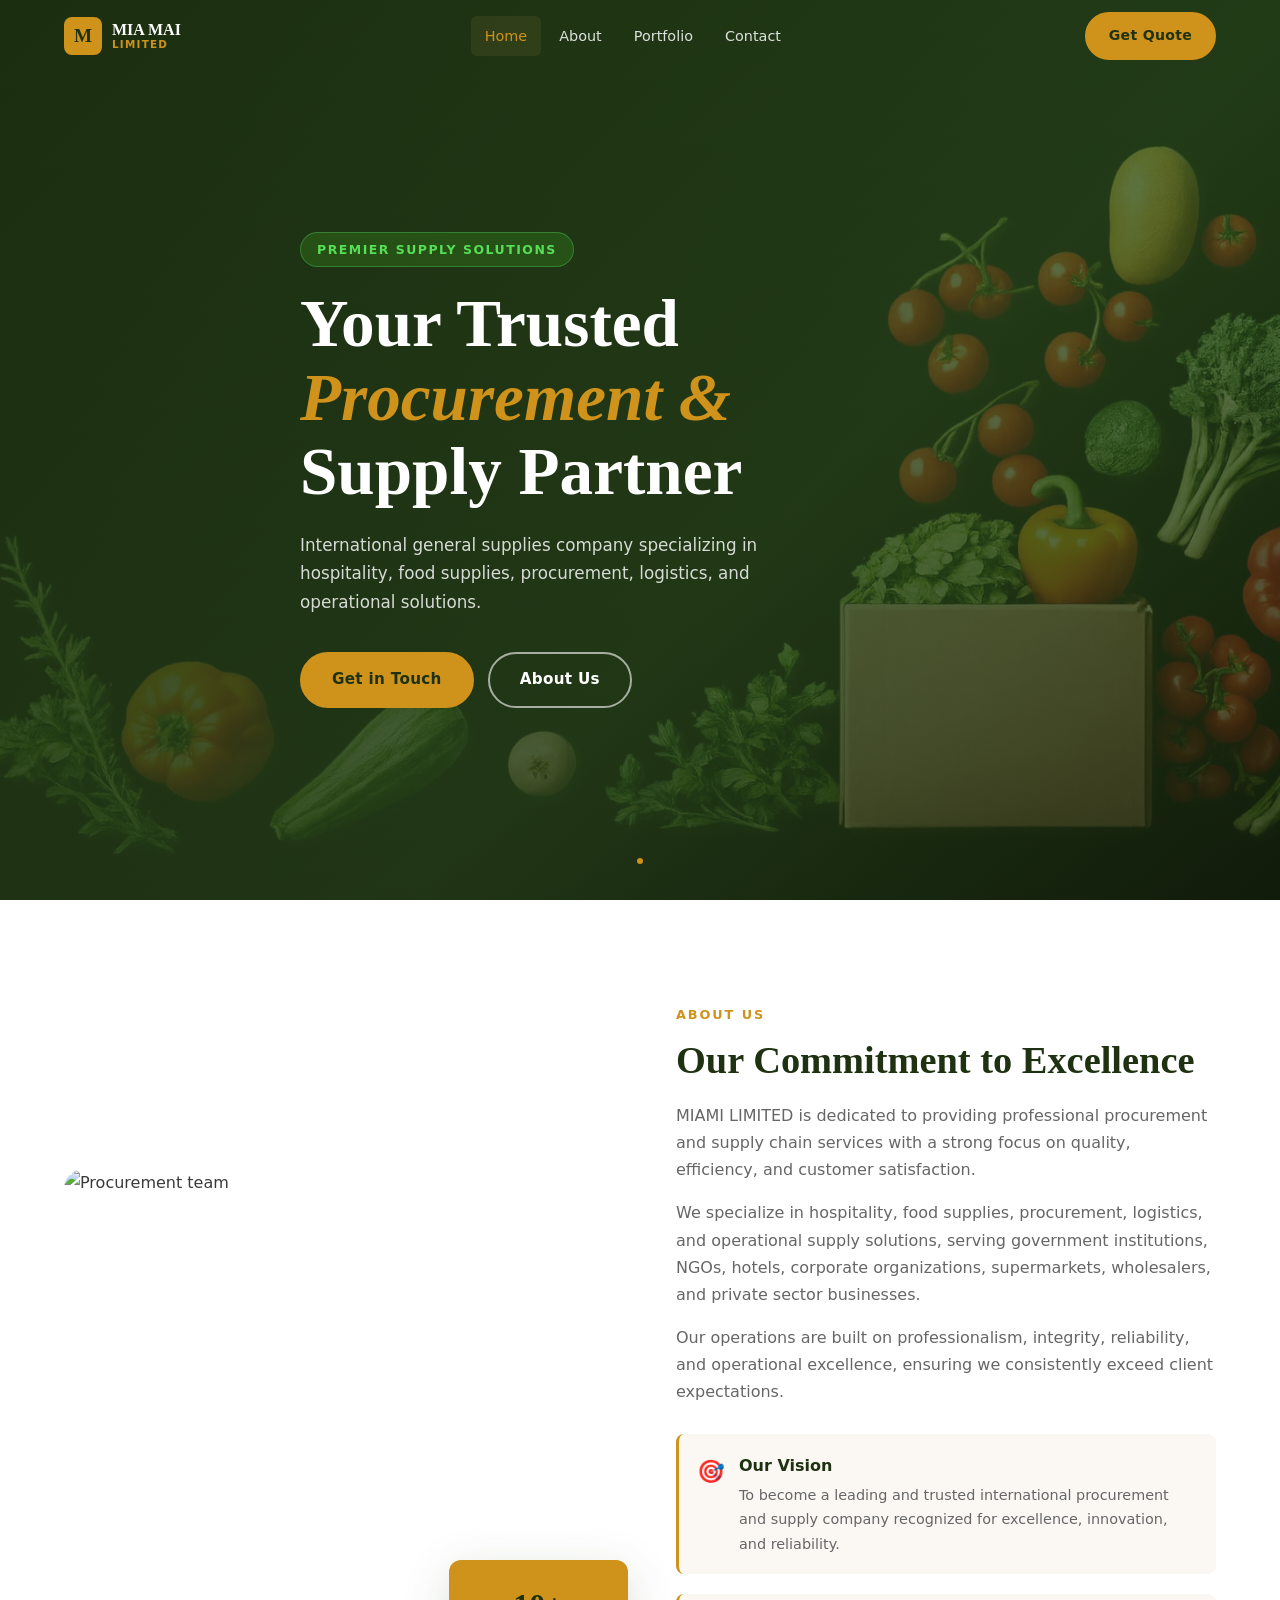
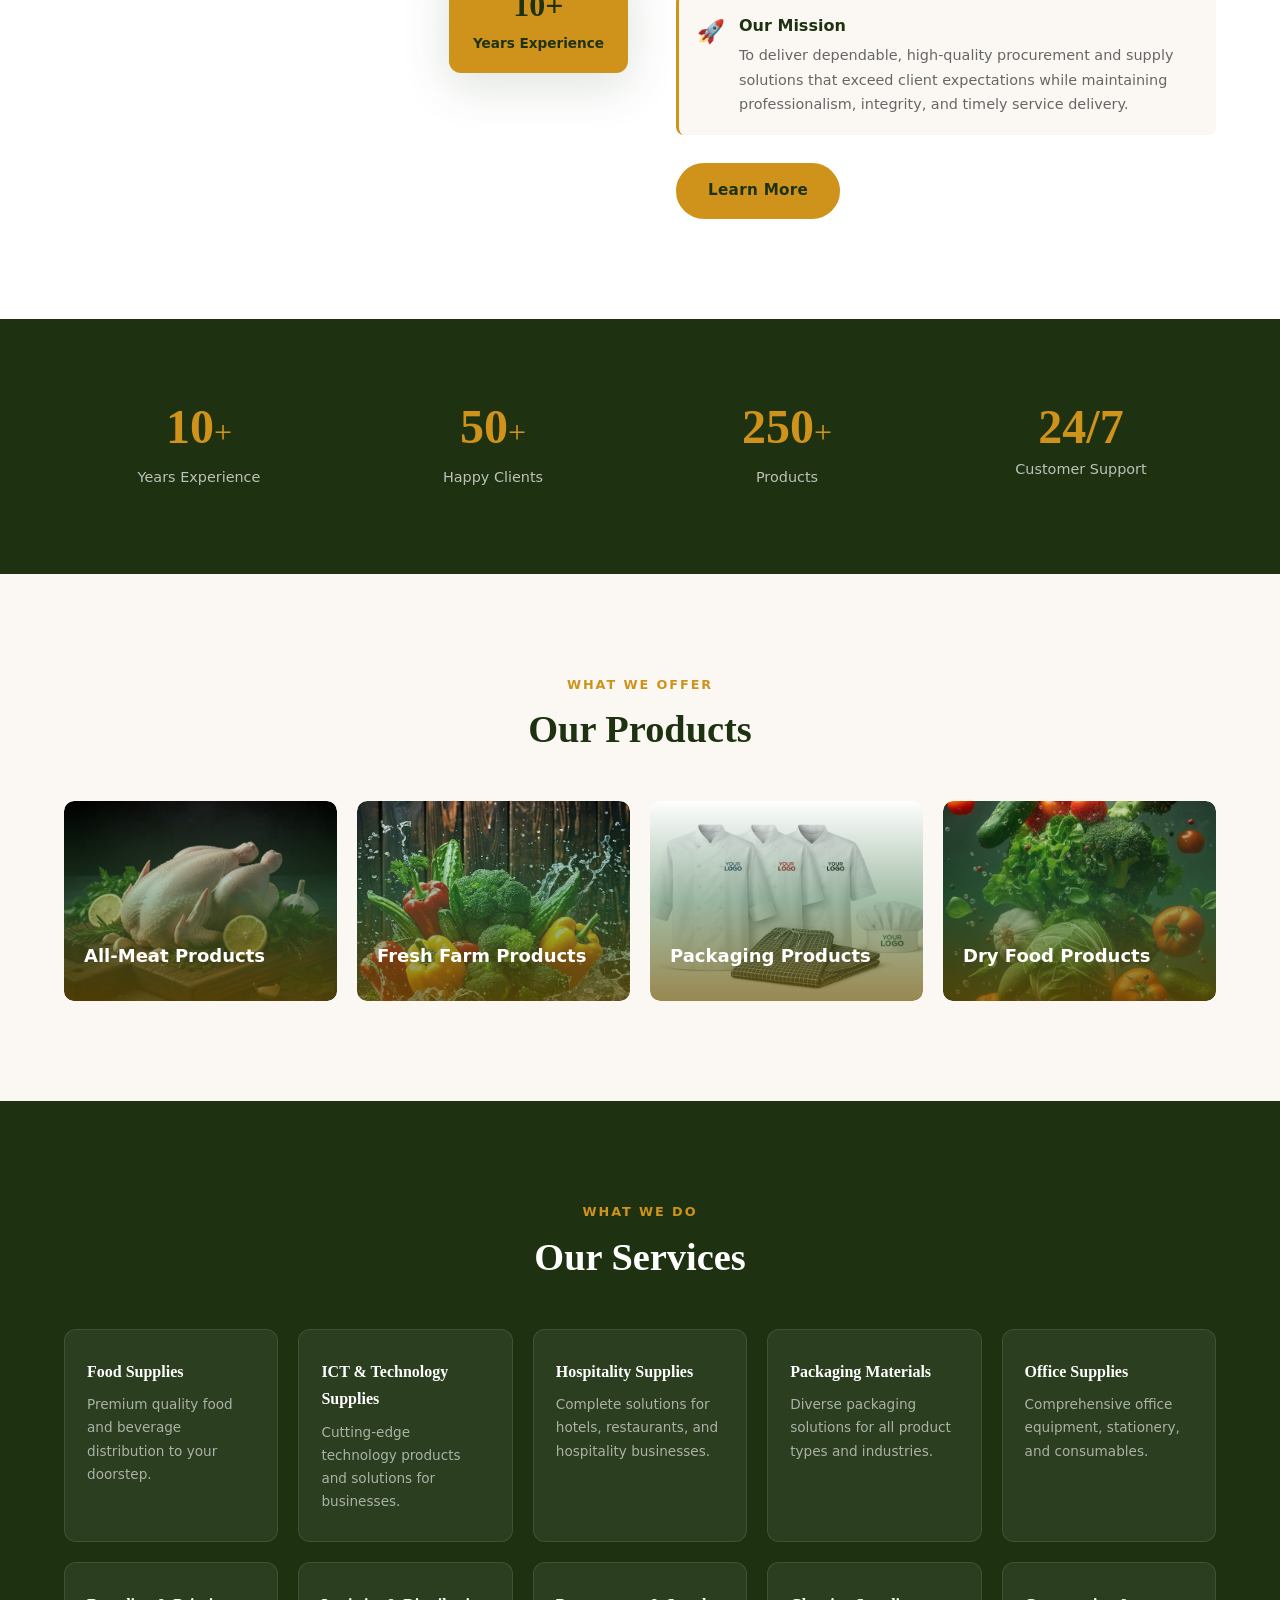
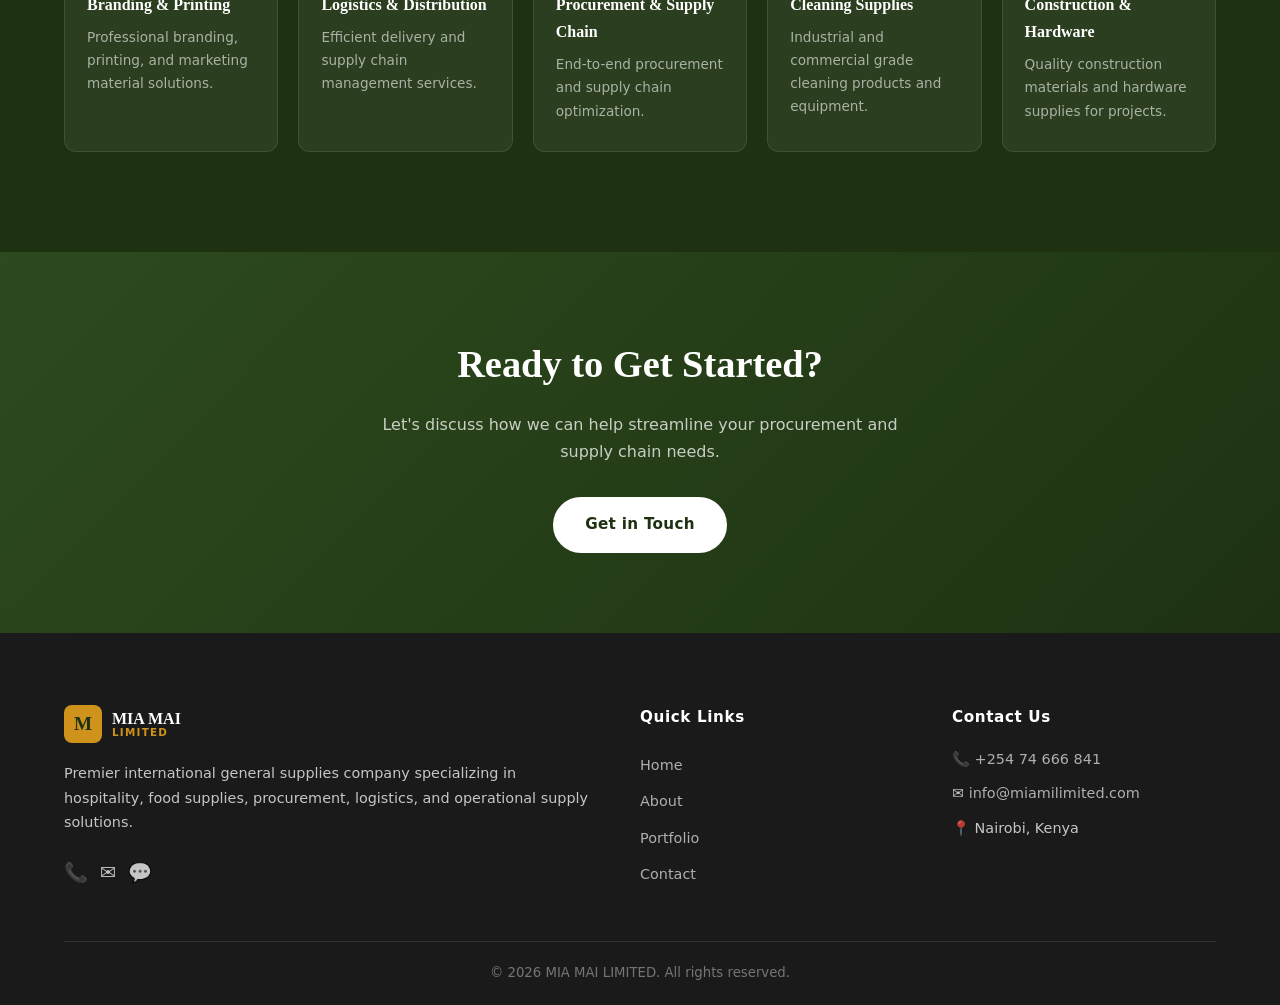
==== index.html @ 2b9c9319 "feat: initial release of MIA MAI LIMITED website" ====
<!doctype html>
<html lang="en">
  <head>
    <meta charset="UTF-8" />
    <meta name="viewport" content="width=device-width, initial-scale=1.0" />
    <title>MIA MAI</title>
    <link rel="stylesheet" href="index.css" />
    <link
      rel="stylesheet"
      href="https://cdnjs.cloudflare.com/ajax/libs/font-awesome/6.5.0/css/all.min.css"
    />
  </head>
  <body>
    <!-- ===== NAVBAR ===== -->
    <header class="navbar" id="navbar">
      <div class="nav-inner">
        <a href="index.html" class="logo">
          <div class="logo-icon">M</div>
          <div class="logo-text">
            <span class="logo-main">MIA MAI</span>
            <span class="logo-sub">LIMITED</span>
          </div>
        </a>

        <nav class="nav-links" id="navLinks">
          <a href="index.html" class="nav-link active">Home</a>
          <a href="about.html" class="nav-link">About</a>
          <a href="portfolio.html" class="nav-link">Portfolio</a>
          <a href="contact.html" class="nav-link">Contact</a>
        </nav>
        <a href="contact.html" class="btn btn-primary nav-cta">Get Quote</a>
        <button class="hamburger" id="hamburger" aria-label="Menu">
          <span></span><span></span><span></span>
        </button>
      </div>
    </header>

    <!-- ===== HERO ===== -->
    <section class="hero" id="home">
      <div class="hero-bg">
        <div class="hero-overlay"></div>
      </div>
      <div class="hero-content container">
        <span class="badge animate-fade-up" style="--delay: 0.1s"
          >Premier Supply Solutions</span
        >
        <h1 class="hero-title animate-fade-up" style="--delay: 0.2s">
          Your Trusted<br />
          <span class="hero-highlight">Procurement &</span><br />
          Supply Partner
        </h1>
        <p class="hero-sub animate-fade-up" style="--delay: 0.35s">
          International general supplies company specializing in hospitality,
          food supplies, procurement, logistics, and operational solutions.
        </p>
        <div class="hero-actions animate-fade-up" style="--delay: 0.5s">
          <a href="contact.html" class="btn btn-primary">Get in Touch</a>
          <a href="about.html" class="btn btn-outline">About Us</a>
        </div>
      </div>
      <div class="hero-scroll-hint">
        <div class="scroll-dot"></div>
      </div>
    </section>

    <section class="about-strip" id="about">
      <div class="container about-strip-grid">
        <div class="about-img-wrap">
          <img
            src="https://images.unsplash.com/photo-1586528116311-ad8dd3c8310d?w=600&q=80"
            alt="Procurement team"
            class="about-img"
          />
          <div class="about-badge-float">
            <strong>10+</strong> Years Experience
          </div>
        </div>
        <div class="about-content">
          <span class="section-label">About Us</span>
          <h2 class="section-title">Our Commitment to Excellence</h2>
          <p>
            MIAMI LIMITED is dedicated to providing professional procurement and
            supply chain services with a strong focus on quality, efficiency,
            and customer satisfaction.
          </p>
          <p>
            We specialize in hospitality, food supplies, procurement, logistics,
            and operational supply solutions, serving government institutions,
            NGOs, hotels, corporate organizations, supermarkets, wholesalers,
            and private sector businesses.
          </p>
          <p>
            Our operations are built on professionalism, integrity, reliability,
            and operational excellence, ensuring we consistently exceed client
            expectations.
          </p>
          <div class="about-values">
            <div class="value-item">
              <div class="value-icon">🎯</div>
              <div>
                <strong>Our Vision</strong>
                <p>
                  To become a leading and trusted international procurement and
                  supply company recognized for excellence, innovation, and
                  reliability.
                </p>
              </div>
            </div>
            <div class="value-item">
              <div class="value-icon">🚀</div>
              <div>
                <strong>Our Mission</strong>
                <p>
                  To deliver dependable, high-quality procurement and supply
                  solutions that exceed client expectations while maintaining
                  professionalism, integrity, and timely service delivery.
                </p>
              </div>
            </div>
          </div>
          <a href="about.html" class="btn btn-primary">Learn More</a>
        </div>
      </div>
    </section>

    <!-- ===== STATS ===== -->
    <section class="stats-section">
      <div class="container stats-grid">
        <div class="stat-card">
          <span class="stat-num" data-target="10">10</span
          ><span class="stat-plus">+</span>
          <p>Years Experience</p>
        </div>
        <div class="stat-card">
          <span class="stat-num" data-target="100">100</span
          ><span class="stat-plus">+</span>
          <p>Happy Clients</p>
        </div>
        <div class="stat-card">
          <span class="stat-num" data-target="500">50</span
          ><span class="stat-plus">+</span>
          <p>Products</p>
        </div>
        <div class="stat-card">
          <span class="stat-num">24/7</span>
          <p>Customer Support</p>
        </div>
      </div>
    </section>

    <!-- ===== PRODUCTS ===== -->
    <section class="products-section">
      <div class="container">
        <span class="section-label center">What We Offer</span>
        <h2 class="section-title center">Our Products</h2>
        <div class="products-grid">
          <div class="product-images">
            <img src="images/img2.jpeg" alt="" />
            <div class="image-overlay">
              <h2>All-Meat Products</h2>
            </div>
          </div>
          <div class="product-images">
            <img src="images/img3.jpeg" alt="" />
            <div class="image-overlay">
              <h2>Fresh Farm Products</h2>
            </div>
          </div>
          <div class="product-images">
            <img src="images/img4.jpeg" alt="" />
            <div class="image-overlay">
              <h2>Packaging Products</h2>
            </div>
          </div>
          <div class="product-images">
            <img src="images/img5.jpeg" alt="" />
            <div class="image-overlay">
              <h2>Dry Food Products</h2>
            </div>
          </div>
        </div>
      </div>
    </section>

    <!-- ===== SERVICES ===== -->
    <section class="services-section" id="services">
      <div class="container">
        <span class="section-label center">What We Do</span>
        <h2 class="section-title center">Our Services</h2>
        <div class="services-grid">
          <div class="service-card">
            <h3>Food Supplies</h3>
            <p>
              Premium quality food and beverage distribution to your doorstep.
            </p>
          </div>
          <div class="service-card">
            <h3>ICT & Technology Supplies</h3>
            <p>
              Cutting-edge technology products and solutions for businesses.
            </p>
          </div>
          <div class="service-card">
            <h3>Hospitality Supplies</h3>
            <p>
              Complete solutions for hotels, restaurants, and hospitality
              businesses.
            </p>
          </div>
          <div class="service-card">
            <h3>Packaging Materials</h3>
            <p>
              Diverse packaging solutions for all product types and industries.
            </p>
          </div>
          <div class="service-card">
            <h3>Office Supplies</h3>
            <p>Comprehensive office equipment, stationery, and consumables.</p>
          </div>
          <div class="service-card">
            <h3>Branding & Printing</h3>
            <p>
              Professional branding, printing, and marketing material solutions.
            </p>
          </div>
          <div class="service-card">
            <h3>Logistics & Distribution</h3>
            <p>Efficient delivery and supply chain management services.</p>
          </div>
          <div class="service-card">
            <h3>Procurement & Supply Chain</h3>
            <p>End-to-end procurement and supply chain optimization.</p>
          </div>
          <div class="service-card">
            <h3>Cleaning Supplies</h3>
            <p>
              Industrial and commercial grade cleaning products and equipment.
            </p>
          </div>
          <div class="service-card">
            <h3>Construction & Hardware</h3>
            <p>
              Quality construction materials and hardware supplies for projects.
            </p>
          </div>
        </div>
      </div>
    </section>

    <!-- ===== CTA BANNER ===== -->
    <section class="cta-banner">
      <div class="container cta-inner">
        <h2>Ready to Get Started?</h2>
        <p>
          Let's discuss how we can help streamline your procurement and supply
          chain needs.
        </p>
        <a href="contact.html" class="btn btn-white">Get in Touch</a>
      </div>
    </section>

    <!-- ===== FOOTER ===== -->
    <footer class="footer">
      <div class="container footer-grid">
        <div class="footer-brand">
          <a href="index.html" class="logo">
            <div class="logo-icon">M</div>
            <div class="logo-text">
              <span class="logo-main">MIA MAI</span>
              <span class="logo-sub">LIMITED</span>
            </div>
          </a>
          <p>
            Premier international general supplies company specializing in
            hospitality, food supplies, procurement, logistics, and operational
            supply solutions.
          </p>
          <div class="footer-socials">
            <a href="tel:+254746668411" aria-label="Call us">📞</a>
            <a href="mailto:info@miamilimited.com" aria-label="Email us">✉️</a>
            <a
              href="https://wa.me/254746668411"
              target="_blank"
              aria-label="WhatsApp"
              >💬</a
            >
          </div>
        </div>
        <div class="footer-links">
          <h4>Quick Links</h4>
          <a href="index.html">Home</a>
          <a href="about.html">About</a>
          <a href="portfolio.html">Portfolio</a>
          <a href="contact.html">Contact</a>
        </div>
        <div class="footer-contact">
          <h4>Contact Us</h4>
          <p>📞 <a href="tel:+254746668411">+254 74 666 841</a></p>
          <p>
            ✉️ <a href="mailto:info@miamilimited.com">info@miamilimited.com</a>
          </p>
          <p>📍 Nairobi, Kenya</p>
        </div>
      </div>
      <div class="footer-bottom">
        <div class="container">
          <p>© 2026 MIA MAI LIMITED. All rights reserved.</p>
        </div>
      </div>
    </footer>

    <script src="index.js"></script>
  </body>
</html>
---- index.css ----
/* ============================================================
   MIA MAI LIMITED — index.css
   Organized: Variables → Reset → Layout → Typography →
              Animations → Buttons → Navbar → Sections → Footer → Responsive
   ============================================================ */


/* =============================================================
   1. CSS VARIABLES
   ============================================================= */
:root {
  /* Colors */
  --green:        #2D4A1E;
  --green-dark:   #1E3212;
  --green-light:  #3D6128;
  --gold:         #cf931b;
  --gold-light:   #ecc137;
  --cream:        #FBF8F3;
  --white:        #FFFFFF;
  --charcoal:     #1A1A1A;
  --text:         #3A3A3A;
  --text-light:   #666666;
  --border:       #E8E3DA;

  /* Shadows */
  --shadow:       0 4px 24px rgba(45, 74, 30, 0.10);
  --shadow-lg:    0 12px 48px rgba(45, 74, 30, 0.16);

  /* Shape */
  --radius:       12px;
  --radius-sm:    8px;
  --radius-lg:    20px;

  /* Motion */
  --transition:   0.3s cubic-bezier(0.4, 0, 0.2, 1);

  /* Typography */
  --font-display: 'Playfair Display', Georgia, serif;
  --font-body:    'DM Sans', system-ui, sans-serif;
}


/* =============================================================
   2. RESET & BASE
   ============================================================= */
*, *::before, *::after {
  box-sizing: border-box;
  margin: 0;
  padding: 0;
}

html {
  scroll-behavior: smooth;
  font-size: 16px;
}

body {
  font-family: var(--font-body);
  color: var(--text);
  background: var(--cream);
  line-height: 1.7;
  overflow-x: hidden;
}

img {
  max-width: 100%;
  display: block;
  object-fit: cover;
}

a {
  text-decoration: none;
  color: inherit;
}

ul { list-style: none; }

button { cursor: pointer; }


/* =============================================================
   3. LAYOUT UTILITIES
   ============================================================= */
.container {
  width: 90%;
  max-width: 1180px;
  margin: 0 auto;
}

.center-btn {
  text-align: center;
  margin-top: 40px;
}


/* =============================================================
   4. TYPOGRAPHY HELPERS
   ============================================================= */
.section-label {
  display: inline-block;
  font-size: 0.8rem;
  font-weight: 600;
  text-transform: uppercase;
  letter-spacing: 0.15em;
  color: var(--gold);
  margin-bottom: 10px;
}
.section-label.center {
  display: block;
  text-align: center;
}

.section-title {
  font-family: var(--font-display);
  font-size: clamp(1.8rem, 3vw, 2.6rem);
  font-weight: 700;
  color: var(--green-dark);
  line-height: 1.25;
  margin-bottom: 18px;
}
.section-title.center { text-align: center; }

.section-sub {
  color: var(--text-light);
  max-width: 600px;
  margin-bottom: 48px;
}
.section-sub.center {
  text-align: center;
  margin-left: auto;
  margin-right: auto;
}

.badge {
  display: inline-block;
  padding: 6px 16px;
  background: rgba(77, 215, 43, 0.18);
  color: rgba(90, 233, 90, 0.94);
  border: 1px solid rgba(75, 200, 98, 0.4);
  border-radius: 50px;
  font-size: 0.78rem;
  font-weight: 600;
  letter-spacing: 0.12em;
  text-transform: uppercase;
  margin-bottom: 20px;
}


/* =============================================================
   5. ANIMATIONS
   ============================================================= */
@keyframes fadeUp {
  from { opacity: 0; transform: translateY(32px); }
  to   { opacity: 1; transform: translateY(0); }
}

@keyframes scrollDot {
  0%   { transform: translateY(0);    opacity: 1; }
  80%  { transform: translateY(20px); opacity: 0; }
  100% { transform: translateY(0);    opacity: 0; }
}

@keyframes marquee {
  from { transform: translateX(0); }
  to   { transform: translateX(-50%); }
}

.animate-fade-up {
  opacity: 0;
  animation: fadeUp 0.7s ease forwards;
  animation-delay: var(--delay, 0s);
}

.reveal {
  opacity: 0;
  transform: translateY(28px);
  transition: opacity 0.6s ease, transform 0.6s ease;
}
.reveal.visible {
  opacity: 1;
  transform: translateY(0);
}


/* =============================================================
   6. BUTTONS
   ============================================================= */
.btn {
  display: inline-flex;
  align-items: center;
  gap: 8px;
  padding: 13px 30px;
  border-radius: 50px;
  font-family: var(--font-body);
  font-size: 0.95rem;
  font-weight: 600;
  cursor: pointer;
  border: 2px solid transparent;
  transition: var(--transition);
  letter-spacing: 0.02em;
  white-space: nowrap;
}

.btn-primary {
  background: var(--gold);
  color: var(--green-dark);
  border-color: var(--gold);
}
.btn-primary:hover {
  background: var(--gold-light);
  border-color: var(--gold-light);
  transform: translateY(-2px);
  box-shadow: 0 8px 24px rgba(200, 168, 75, 0.35);
}

.btn-outline {
  background: transparent;
  color: var(--white);
  border-color: rgba(255, 255, 255, 0.6);
}
.btn-outline:hover {
  background: rgba(255, 255, 255, 0.12);
  border-color: var(--white);
}

.btn-white {
  background: var(--white);
  color: var(--green-dark);
  border-color: var(--white);
}
.btn-white:hover {
  background: var(--cream);
  transform: translateY(-2px);
}

.btn-full {
  width: 100%;
  justify-content: center;
}


/* =============================================================
   7. NAVBAR
   ============================================================= */
.navbar {
  position: fixed;
  top: 0; left: 0; right: 0;
  z-index: 1000;
  background: transparent;
  transition: background var(--transition), box-shadow var(--transition);
}

.navbar.scrolled,
.navbar-solid {
  background: var(--green-dark);
  box-shadow: 0 2px 20px rgba(0, 0, 0, 0.25);
}

.nav-inner {
  display: flex;
  align-items: center;
  justify-content: space-between;
  height: 72px;
  width: 90%;
  max-width: 1180px;
  margin: 0 auto;
  gap: 24px;
}

.logo {
  display: flex;
  align-items: center;
  gap: 10px;
  flex-shrink: 0;
}
.logo-icon {
  width: 38px;
  height: 38px;
  background: var(--gold);
  border-radius: 8px;
  display: grid;
  place-items: center;
  font-family: var(--font-display);
  font-weight: 900;
  font-size: 1.2rem;
  color: var(--green-dark);
}
.logo-text {
  display: flex;
  flex-direction: column;
  line-height: 1.1;
}
.logo-main {
  font-family: var(--font-display);
  font-weight: 700;
  color: var(--white);
  font-size: 1rem;
}
.logo-sub {
  font-size: 0.65rem;
  color: var(--gold);
  letter-spacing: 0.12em;
  font-weight: 600;
}

.nav-links {
  display: flex;
  align-items: center;
  gap: 4px;
}
.nav-link {
  padding: 8px 14px;
  color: rgba(255, 255, 255, 0.85);
  font-size: 0.9rem;
  font-weight: 500;
  border-radius: 6px;
  transition: var(--transition);
}
.nav-link:hover,
.nav-link.active {
  color: var(--gold);
  background: rgba(200, 168, 75, 0.1);
}
.nav-cta {
  padding: 10px 22px;
  font-size: 0.88rem;
}

.hamburger {
  display: none;
  flex-direction: column;
  gap: 5px;
  background: none;
  border: none;
  cursor: pointer;
  padding: 6px;
}
.hamburger span {
  display: block;
  width: 24px;
  height: 2px;
  background: var(--white);
  border-radius: 2px;
  transition: var(--transition);
}
.hamburger.open span:nth-child(1) { transform: translateY(7px) rotate(45deg); }
.hamburger.open span:nth-child(2) { opacity: 0; }
.hamburger.open span:nth-child(3) { transform: translateY(-7px) rotate(-45deg); }


/* =============================================================
   8. HERO  (index.html)
   ============================================================= */
.hero {
  position: relative;
  min-height: 100vh;
  display: flex;
  align-items: center;
  overflow: hidden;
}

.hero-bg {
  position: absolute;
  inset: 0;
  background:
    linear-gradient(rgba(57, 225, 45, 0.09), rgba(0, 0, 0, 0.5)),
    url("images/bg1.jpeg");
  background-size: cover;
  background-position: center;
}

.hero-overlay {
  position: absolute;
  inset: 0;
  background: linear-gradient(
    135deg,
    rgba(30, 50, 18, 0.88) 0%,
    rgba(45, 74, 30, 0.72) 60%,
    rgba(30, 50, 18, 0.55) 100%
  );
}

.hero-content {
  position: relative;
  z-index: 2;
  padding: 120px 0 80px;
  max-width: 680px;
}

.hero-title {
  font-family: var(--font-display);
  font-size: clamp(2.6rem, 5.5vw, 4.2rem);
  font-weight: 900;
  color: var(--white);
  line-height: 1.1;
  margin-bottom: 22px;
}
.hero-highlight {
  color: var(--gold);
  font-style: italic;
}

.hero-sub {
  color: rgba(255, 255, 255, 0.82);
  font-size: 1.05rem;
  max-width: 520px;
  margin-bottom: 36px;
}

.hero-actions {
  display: flex;
  gap: 14px;
  flex-wrap: wrap;
}

.hero-scroll-hint {
  position: absolute;
  bottom: 36px;
  left: 50%;
  transform: translateX(-50%);
  z-index: 2;
}
.scroll-dot {
  width: 6px;
  height: 6px;
  background: var(--gold);
  border-radius: 50%;
  animation: scrollDot 2s ease-in-out infinite;
}


/* =============================================================
   9. ABOUT STRIP  (index.html)
   ============================================================= */
.about-strip {
  padding: 100px 0;
  background: var(--white);
}

.about-strip-grid {
  display: grid;
  grid-template-columns: 1fr 1fr;
  gap: 72px;
  align-items: center;
}

.about-img-wrap { position: relative; }

.about-img {
  width: 100%;
  height: 480px;
  border-radius: var(--radius-lg);
  object-fit: cover;
}

.about-badge-float {
  position: absolute;
  bottom: -24px;
  right: -24px;
  background: var(--gold);
  color: var(--green-dark);
  padding: 18px 24px;
  border-radius: var(--radius);
  text-align: center;
  font-size: 0.85rem;
  font-weight: 600;
  box-shadow: var(--shadow-lg);
}
.about-badge-float strong {
  display: block;
  font-size: 2rem;
  font-family: var(--font-display);
}

.about-content p {
  color: var(--text-light);
  margin-bottom: 16px;
}

.about-values {
  margin: 28px 0;
  display: flex;
  flex-direction: column;
  gap: 20px;
}

.value-item {
  display: flex;
  gap: 14px;
  align-items: flex-start;
  padding: 18px;
  background: var(--cream);
  border-radius: var(--radius-sm);
  border-left: 3px solid var(--gold);
}
.value-icon {
  font-size: 1.4rem;
  flex-shrink: 0;
}
.value-item strong {
  display: block;
  color: var(--green-dark);
  margin-bottom: 4px;
}
.value-item p {
  margin: 0;
  font-size: 0.9rem;
}


/* =============================================================
   10. ABOUT PAGE HERO  (about.html)
   ============================================================= */
.about {
  padding: 80px 40px;
  background-color: var(--green-dark);
  color: var(--white);
}

.about-text {
  padding: 40px;
  text-align: center;
}

.about-text h1 {
  color: var(--gold);
  font-family: var(--font-display);
  font-size: clamp(2rem, 4vw, 3rem);
}

.about-text p {
  padding-top: 30px;
  line-height: 1.9;
  color: rgba(255, 255, 255, 0.82);
  max-width: 800px;
  margin: 0 auto;
}


/* =============================================================
   11. STATS  (index.html)
   ============================================================= */
.stats-section {
  background: var(--green-dark);
  padding: 60px 0;
}

.stats-grid {
  display: grid;
  grid-template-columns: repeat(4, 1fr);
  gap: 24px;
}

.stat-card {
  text-align: center;
  color: var(--white);
  padding: 24px;
}
.stat-card .stat-num {
  font-family: var(--font-display);
  font-size: 3rem;
  font-weight: 900;
  color: var(--gold);
  line-height: 1;
}
.stat-card .stat-plus {
  font-family: var(--font-display);
  font-size: 2rem;
  color: var(--gold);
}
.stat-card p {
  color: rgba(255, 255, 255, 0.7);
  font-size: 0.9rem;
  margin-top: 6px;
  font-weight: 500;
}


/* =============================================================
   12. PRODUCTS  (index.html)
   ============================================================= */
.products-section {
  padding: 100px 0;
  background: var(--cream);
}

.products-grid {
  display: grid;
  grid-template-columns: repeat(4, 1fr);
  gap: 20px;
  margin-top: 48px;
}

.product-images {
  position: relative;
  overflow: hidden;
  border-radius: 10px;
}

.product-images img {
  width: 100%;
  height: 200px;
  object-fit: cover;
  display: block;
  border-radius: 10px;
  transition: transform 0.5s ease;
}
.product-images:hover img { transform: scale(1.06); }

.product-images::after {
  content: "";
  position: absolute;
  inset: 0;
  background: linear-gradient(
    to top,
    rgba(110, 86, 7, 0.7),
    rgba(58, 116, 67, 0.47),
    transparent
  );
  border-radius: 10px;
}

.image-overlay {
  position: absolute;
  bottom: 30px;
  left: 20px;
  color: var(--white);
  z-index: 2;
}
.image-overlay h2 {
  margin: 0;
  font-size: 18px;
  font-weight: bold;
}


/* =============================================================
   13. SERVICES  (index.html)
   ============================================================= */
.services-section {
  padding: 100px 0;
  background: var(--green-dark);
}

.services-section .section-label { color: var(--gold); }
.services-section .section-title { color: var(--white); }

.services-grid {
  display: grid;
  grid-template-columns: repeat(auto-fill, minmax(200px, 1fr));
  gap: 20px;
  margin-top: 48px;
}

.service-card {
  background: rgba(255, 255, 255, 0.06);
  border: 1px solid rgba(255, 255, 255, 0.1);
  padding: 28px 22px;
  border-radius: var(--radius);
  transition: var(--transition);
  cursor: default;
}
.service-card:hover {
  background: rgba(200, 168, 75, 0.12);
  border-color: rgba(200, 168, 75, 0.4);
  transform: translateY(-4px);
}
.service-card h3 {
  font-family: var(--font-display);
  font-size: 1rem;
  color: var(--white);
  margin-bottom: 8px;
}
.service-card p {
  font-size: 0.85rem;
  color: rgba(255, 255, 255, 0.6);
}


/* =============================================================
   14. WHY US  (about.html)
   ============================================================= */
.why-us {
  padding: 100px 0;
  background: var(--white);
}

.why-us-grid {
  display: grid;
  grid-template-columns: 1fr 1fr;
  gap: 72px;
  align-items: center;
}

.why-content p {
  color: var(--text-light);
  margin-bottom: 28px;
}

.why-list {
  display: flex;
  flex-direction: column;
  gap: 20px;
  margin-bottom: 36px;
}

.why-item {
  display: flex;
  gap: 14px;
  align-items: flex-start;
}
.why-icon {
  width: 28px;
  height: 28px;
  background: var(--green-light);
  color: var(--white);
  border-radius: 50%;
  display: grid;
  place-items: center;
  font-size: 0.75rem;
  font-weight: 700;
  flex-shrink: 0;
  margin-top: 2px;
}
.why-item strong {
  display: block;
  color: var(--green-dark);
  margin-bottom: 3px;
}
.why-item p {
  font-size: 0.9rem;
  color: var(--text-light);
  margin: 0;
}

.why-img-wrap { position: relative; }
.why-img {
  width: 100%;
  height: 460px;
  border-radius: var(--radius-lg);
  object-fit: cover;
}


/* =============================================================
   15. CORE VALUES  (about.html)
   ============================================================= */
.core-values-section {
  padding: 100px 0;
  background: var(--green-dark);
}

.core-values-section .section-label { color: var(--gold); }
.core-values-section .section-title { color: var(--white); }
.core-values-section .section-sub   { color: rgba(255, 255, 255, 0.65); }

.core-values-grid {
  display: grid;
  grid-template-columns: repeat(3, 1fr);
  gap: 24px;
  margin-top: 48px;
}

.cv-card {
  background: rgba(255, 255, 255, 0.05);
  border: 1px solid rgba(255, 255, 255, 0.1);
  border-radius: var(--radius);
  padding: 36px 28px;
  transition: var(--transition);
  position: relative;
  overflow: hidden;
}
.cv-card::before {
  content: '';
  position: absolute;
  top: 0; left: 0; right: 0;
  height: 3px;
  background: var(--gold);
  transform: scaleX(0);
  transform-origin: left;
  transition: transform 0.4s ease;
}
.cv-card:hover {
  background: rgba(200, 168, 75, 0.1);
  border-color: rgba(200, 168, 75, 0.3);
  transform: translateY(-6px);
  box-shadow: 0 16px 40px rgba(0, 0, 0, 0.2);
}
.cv-card:hover::before { transform: scaleX(1); }

.cv-icon-wrap {
  width: 52px;
  height: 52px;
  background: rgba(200, 168, 75, 0.15);
  border-radius: 12px;
  display: grid;
  place-items: center;
  margin-bottom: 18px;
}
.cv-icon-wrap svg {
  width: 26px;
  height: 26px;
  stroke: var(--gold);
}
.cv-card h3 {
  font-family: var(--font-display);
  font-size: 1.1rem;
  color: var(--white);
  margin-bottom: 10px;
}
.cv-card p {
  font-size: 0.88rem;
  color: rgba(255, 255, 255, 0.6);
  line-height: 1.7;
}


/* =============================================================
   16. PORTFOLIO  (portfolio.html)
   ============================================================= */
.portfolio-section {
  padding: 100px 0;
  background: var(--cream);
}

.portfolio-grid {
  display: grid;
  grid-template-columns: repeat(3, 1fr);
  gap: 24px;
  margin-top: 48px;
  margin-bottom: 72px;
}

.portfolio-card {
  background: var(--white);
  padding: 32px 28px;
  border-radius: var(--radius);
  box-shadow: var(--shadow);
  transition: var(--transition);
  position: relative;
  overflow: hidden;
}
.portfolio-card::before {
  content: '';
  position: absolute;
  top: 0; left: 0; right: 0;
  height: 4px;
}
.portfolio-card.hospitality::before { background: #E8A44A; }
.portfolio-card.corporate::before   { background: #4A7AE8; }
.portfolio-card.government::before  { background: #4AE88A; }
.portfolio-card:hover {
  transform: translateY(-6px);
  box-shadow: var(--shadow-lg);
}

.portfolio-tag {
  display: inline-block;
  padding: 4px 12px;
  border-radius: 50px;
  font-size: 0.75rem;
  font-weight: 700;
  text-transform: uppercase;
  letter-spacing: 0.1em;
  margin-bottom: 14px;
}
.hospitality .portfolio-tag { background: #FEF0DC; color: #C87820; }
.corporate .portfolio-tag   { background: #DCE8FE; color: #2050C8; }
.government .portfolio-tag  { background: #DCF5E8; color: #1A8850; }

.portfolio-card h3 {
  font-family: var(--font-display);
  font-size: 1.1rem;
  color: var(--green-dark);
  margin-bottom: 10px;
}
.portfolio-card p {
  color: var(--text-light);
  font-size: 0.88rem;
  margin-bottom: 14px;
}
.portfolio-card ul {
  display: flex;
  flex-direction: column;
  gap: 7px;
}
.portfolio-card ul li {
  font-size: 0.85rem;
  color: var(--text);
  padding-left: 16px;
  position: relative;
}
.portfolio-card ul li::before {
  content: '✓';
  position: absolute;
  left: 0;
  color: var(--gold);
  font-weight: 700;
}

/* Sectors */
.sectors-section { text-align: center; }

.sectors-title {
  font-family: var(--font-display);
  font-size: 1.6rem;
  color: var(--green-dark);
  margin-bottom: 8px;
}

.sectors-grid {
  display: flex;
  flex-wrap: wrap;
  justify-content: center;
  gap: 12px;
  margin-top: 28px;
}

.sector-badge {
  padding: 10px 20px;
  background: var(--white);
  border: 1.5px solid var(--border);
  border-radius: 50px;
  font-size: 0.88rem;
  font-weight: 500;
  color: var(--text);
  transition: var(--transition);
}
.sector-badge:hover {
  border-color: var(--gold);
  color: var(--green-dark);
  background: rgba(200, 168, 75, 0.08);
}


/* =============================================================
   17. CLIENT LOGOS  (portfolio.html)
   ============================================================= */
.clients-section {
  padding: 80px 0 60px;
  background: var(--white);
  overflow: hidden;
}

.cl-track-wrap {
  position: relative;
  overflow: hidden;
  margin-top: 48px;
}
.cl-track-wrap::before,
.cl-track-wrap::after {
  content: '';
  position: absolute;
  top: 0; bottom: 0;
  width: 120px;
  z-index: 2;
  pointer-events: none;
}
.cl-track-wrap::before {
  left: 0;
  background: linear-gradient(to right, var(--white), transparent);
}
.cl-track-wrap::after {
  right: 0;
  background: linear-gradient(to left, var(--white), transparent);
}

.cl-track {
  display: flex;
  gap: 24px;
  width: max-content;
  animation: marquee 22s linear infinite;
}
.cl-track:hover { animation-play-state: paused; }

.client-card {
  background: var(--white);
  border: 1.5px solid var(--border);
  border-radius: var(--radius);
  width: 200px;
  height: 120px;
  display: flex;
  align-items: center;
  justify-content: center;
  flex-shrink: 0;
  padding: 16px;
  transition: var(--transition);
}
.client-card:hover {
  border-color: var(--gold);
  transform: translateY(-4px);
  box-shadow: var(--shadow);
}
.client-card img {
  width: 100%;
  height: 100%;
  object-fit: contain;
  filter: grayscale(20%);
  opacity: 1;
  transition: var(--transition);
}
.client-card:hover img {
  filter: grayscale(0%);
  opacity: 1;
}


/* =============================================================
   18. CONTACT  (contact.html)
   ============================================================= */
.contact-section {
  padding: 100px 0;
  background: var(--green-dark);
}

.contact-grid {
  display: grid;
  grid-template-columns: 1fr 1.3fr;
  gap: 72px;
  align-items: flex-start;
}

.contact-info h2 { color: var(--cream); }
.contact-info p  { color: var(--white); margin-bottom: 32px; }

.contact-details {
  display: flex;
  flex-direction: column;
  gap: 16px;
}

.contact-item {
  display: flex;
  gap: 14px;
  align-items: center;
  padding: 14px 18px;
  background: var(--cream);
  border-radius: var(--radius-sm);
  transition: var(--transition);
}
.contact-item:hover {
  transform: translateX(4px);
  box-shadow: var(--shadow);
}
.contact-item-icon {
  font-size: 1.4rem;
  flex-shrink: 0;
}
.contact-item strong {
  display: block;
  font-size: 0.8rem;
  color: var(--text-light);
  text-transform: uppercase;
  letter-spacing: 0.06em;
}
.contact-item span {
  font-weight: 500;
  color: var(--green-dark);
}

.contact-form-wrap {
  background: var(--cream);
  padding: 40px;
  border-radius: var(--radius-lg);
}

.contact-form {
  display: flex;
  flex-direction: column;
  gap: 20px;
}

.form-group {
  display: flex;
  flex-direction: column;
  gap: 6px;
}
.form-group label {
  font-size: 0.85rem;
  font-weight: 600;
  color: var(--green-dark);
}

.form-group input,
.form-group select,
.form-group textarea {
  padding: 13px 16px;
  border: 1.5px solid var(--border);
  border-radius: var(--radius-sm);
  font-family: var(--font-body);
  font-size: 0.95rem;
  color: var(--charcoal);
  background: var(--white);
  transition: border-color var(--transition);
  outline: none;
  width: 100%;
}
.form-group input:focus,
.form-group select:focus,
.form-group textarea:focus {
  border-color: var(--gold);
  box-shadow: 0 0 0 3px rgba(200, 168, 75, 0.15);
}
.form-group input.error,
.form-group textarea.error {
  border-color: #E84A4A;
}
.form-group textarea {
  resize: vertical;
  min-height: 120px;
}

.form-error {
  font-size: 0.8rem;
  color: #E84A4A;
  min-height: 16px;
}

.form-success {
  background: rgba(74, 232, 138, 0.1);
  border: 1px solid rgba(74, 232, 138, 0.4);
  color: #1A7A40;
  padding: 14px 18px;
  border-radius: var(--radius-sm);
  font-weight: 500;
  display: none;
}
.form-success.visible { display: block; }


/* =============================================================
   19. MAP  (contact.html)
   ============================================================= */
.map-section {
  background: var(--cream);
}

.map-header {
  padding: 72px 0 40px;
  text-align: center;
}

.map-address {
  color: var(--text-light);
  font-size: 0.95rem;
  margin-top: -8px;
}

.map-wrapper {
  width: 100%;
  line-height: 0;
  border-top: 3px solid var(--gold);
}
.map-wrapper iframe {
  width: 100%;
  height: 450px;
  display: block;
  filter: grayscale(15%);
}


/* =============================================================
   20. CTA BANNER  (index.html, portfolio.html)
   ============================================================= */
.cta-banner {
  background: linear-gradient(135deg, var(--green) 0%, var(--green-dark) 100%);
  padding: 80px 0;
  text-align: center;
}
.cta-inner h2 {
  font-family: var(--font-display);
  font-size: clamp(1.8rem, 3vw, 2.4rem);
  color: var(--white);
  margin-bottom: 14px;
}
.cta-inner p {
  color: rgba(255, 255, 255, 0.75);
  margin-bottom: 32px;
  max-width: 520px;
  margin-left: auto;
  margin-right: auto;
}


/* =============================================================
   21. FOOTER  (all pages)
   ============================================================= */
.footer {
  background: var(--charcoal);
  color: rgba(255, 255, 255, 0.75);
  padding: 72px 0 0;
}

.footer-grid {
  display: grid;
  grid-template-columns: 2fr 1fr 1fr;
  gap: 48px;
  padding-bottom: 48px;
  border-bottom: 1px solid rgba(255, 255, 255, 0.1);
}

.footer-brand p {
  font-size: 0.9rem;
  margin: 18px 0 22px;
  line-height: 1.7;
}

.footer-socials {
  display: flex;
  gap: 12px;
}
.footer-socials a {
  font-size: 1.2rem;
  transition: transform var(--transition);
}
.footer-socials a:hover { transform: scale(1.2); }

.footer-links h4,
.footer-contact h4 {
  color: var(--white);
  font-weight: 700;
  font-size: 0.95rem;
  margin-bottom: 16px;
  letter-spacing: 0.04em;
}

.footer-links {
  display: flex;
  flex-direction: column;
}
.footer-links a {
  display: block;
  padding: 6px 0;
  font-size: 0.9rem;
  color: rgba(255, 255, 255, 0.65);
  transition: color var(--transition);
}
.footer-links a:hover { color: var(--gold); }

.footer-contact p {
  font-size: 0.9rem;
  margin-bottom: 10px;
}
.footer-contact a {
  color: rgba(255, 255, 255, 0.65);
  transition: color var(--transition);
}
.footer-contact a:hover { color: var(--gold); }

.footer-bottom {
  padding: 20px 0;
  text-align: center;
  font-size: 0.83rem;
  color: rgba(255, 255, 255, 0.4);
}

.footer .logo .logo-main { color: var(--white); }


/* =============================================================
   22. RESPONSIVE
   ============================================================= */

/* --- Tablet: max 1024px --- */
@media (max-width: 1024px) {
  .about-strip-grid,
  .why-us-grid        { grid-template-columns: 1fr; gap: 40px; }
  .about-img          { height: 360px; }
  .about-badge-float  { right: 0; bottom: -16px; }
  .why-img            { height: 340px; }
  .stats-grid         { grid-template-columns: repeat(2, 1fr); }
  .products-grid      { grid-template-columns: repeat(2, 1fr); }
  .portfolio-grid     { grid-template-columns: 1fr 1fr; }
  .core-values-grid   { grid-template-columns: repeat(2, 1fr); }
  .contact-grid       { grid-template-columns: 1fr; gap: 40px; }
  .footer-grid        { grid-template-columns: 1fr 1fr; }
  .footer-brand       { grid-column: 1 / -1; }
}

/* --- Mobile: max 768px --- */
@media (max-width: 768px) {
  .nav-links {
    display: none;
    position: fixed;
    top: 72px; left: 0; right: 0;
    background: var(--green-dark);
    flex-direction: column;
    padding: 20px;
    gap: 4px;
    z-index: 999;
  }
  .nav-links.open     { display: flex; }
  .nav-link           { width: 100%; padding: 12px 16px; }
  .nav-cta            { display: none; }
  .hamburger          { display: flex; }

  .hero-content       { padding: 100px 0 60px; }
  .stats-grid         { grid-template-columns: repeat(2, 1fr); }
  .products-grid      { grid-template-columns: 1fr 1fr; }
  .services-grid      { grid-template-columns: 1fr 1fr; }
  .portfolio-grid     { grid-template-columns: 1fr; }
  .core-values-grid   { grid-template-columns: repeat(2, 1fr); }

  .product-images img { height: 220px; }
  .image-overlay      { bottom: 20px; left: 15px; }
  .image-overlay h2   { font-size: 16px; }

  .contact-form-wrap  { padding: 24px; }
  .map-wrapper iframe { height: 300px; }

  .footer-grid        { grid-template-columns: 1fr; gap: 32px; }

  /* Slow marquee on mobile for better readability */
  .cl-track           { animation-duration: 30s; }
  .cl-track-wrap::before,
  .cl-track-wrap::after { width: 60px; }
}

/* --- Small mobile: max 480px --- */
@media (max-width: 480px) {
  .products-grid      { grid-template-columns: 1fr; }
  .services-grid      { grid-template-columns: 1fr; }
  .core-values-grid   { grid-template-columns: 1fr; }

  .product-images img  { height: 200px; }
  .stat-card .stat-num { font-size: 2.2rem; }

  .hero-actions        { flex-direction: column; }
  .hero-actions .btn   { text-align: center; justify-content: center; }

  .client-card         { width: 160px; height: 100px; }
}
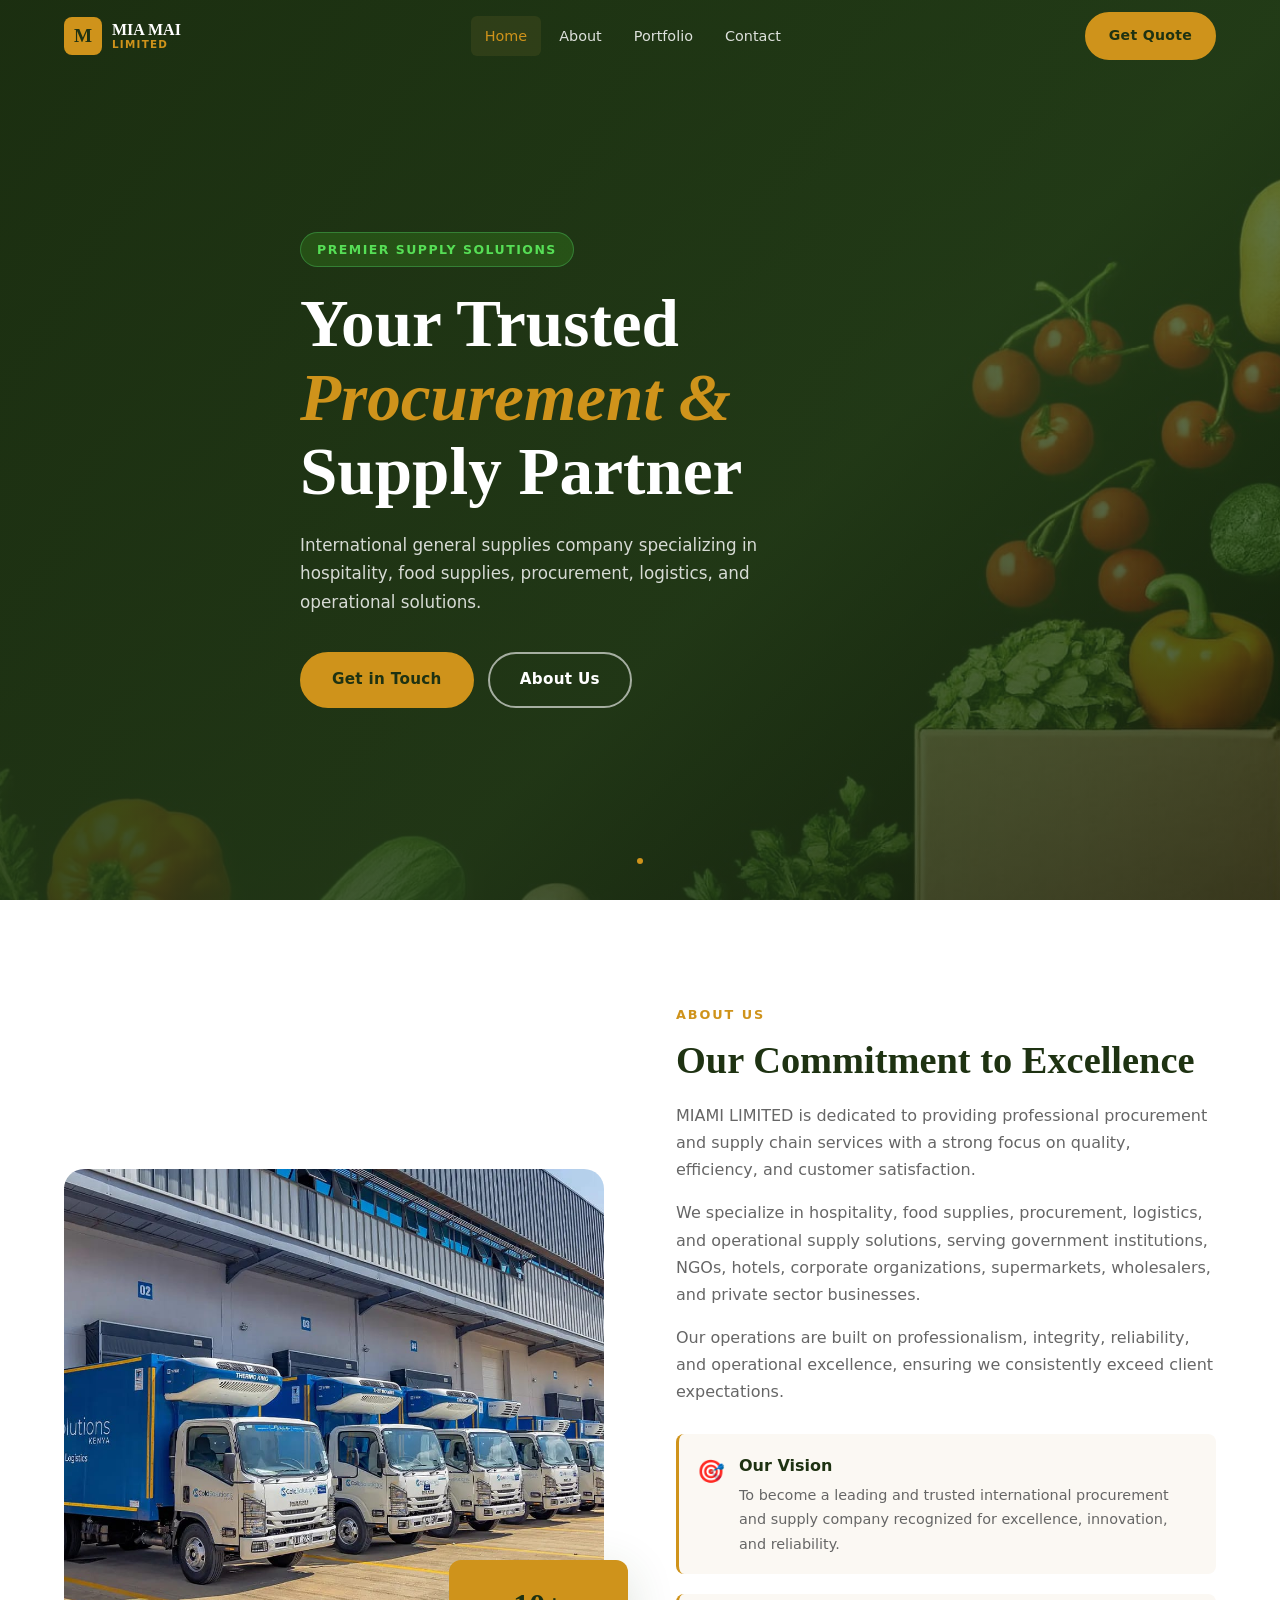
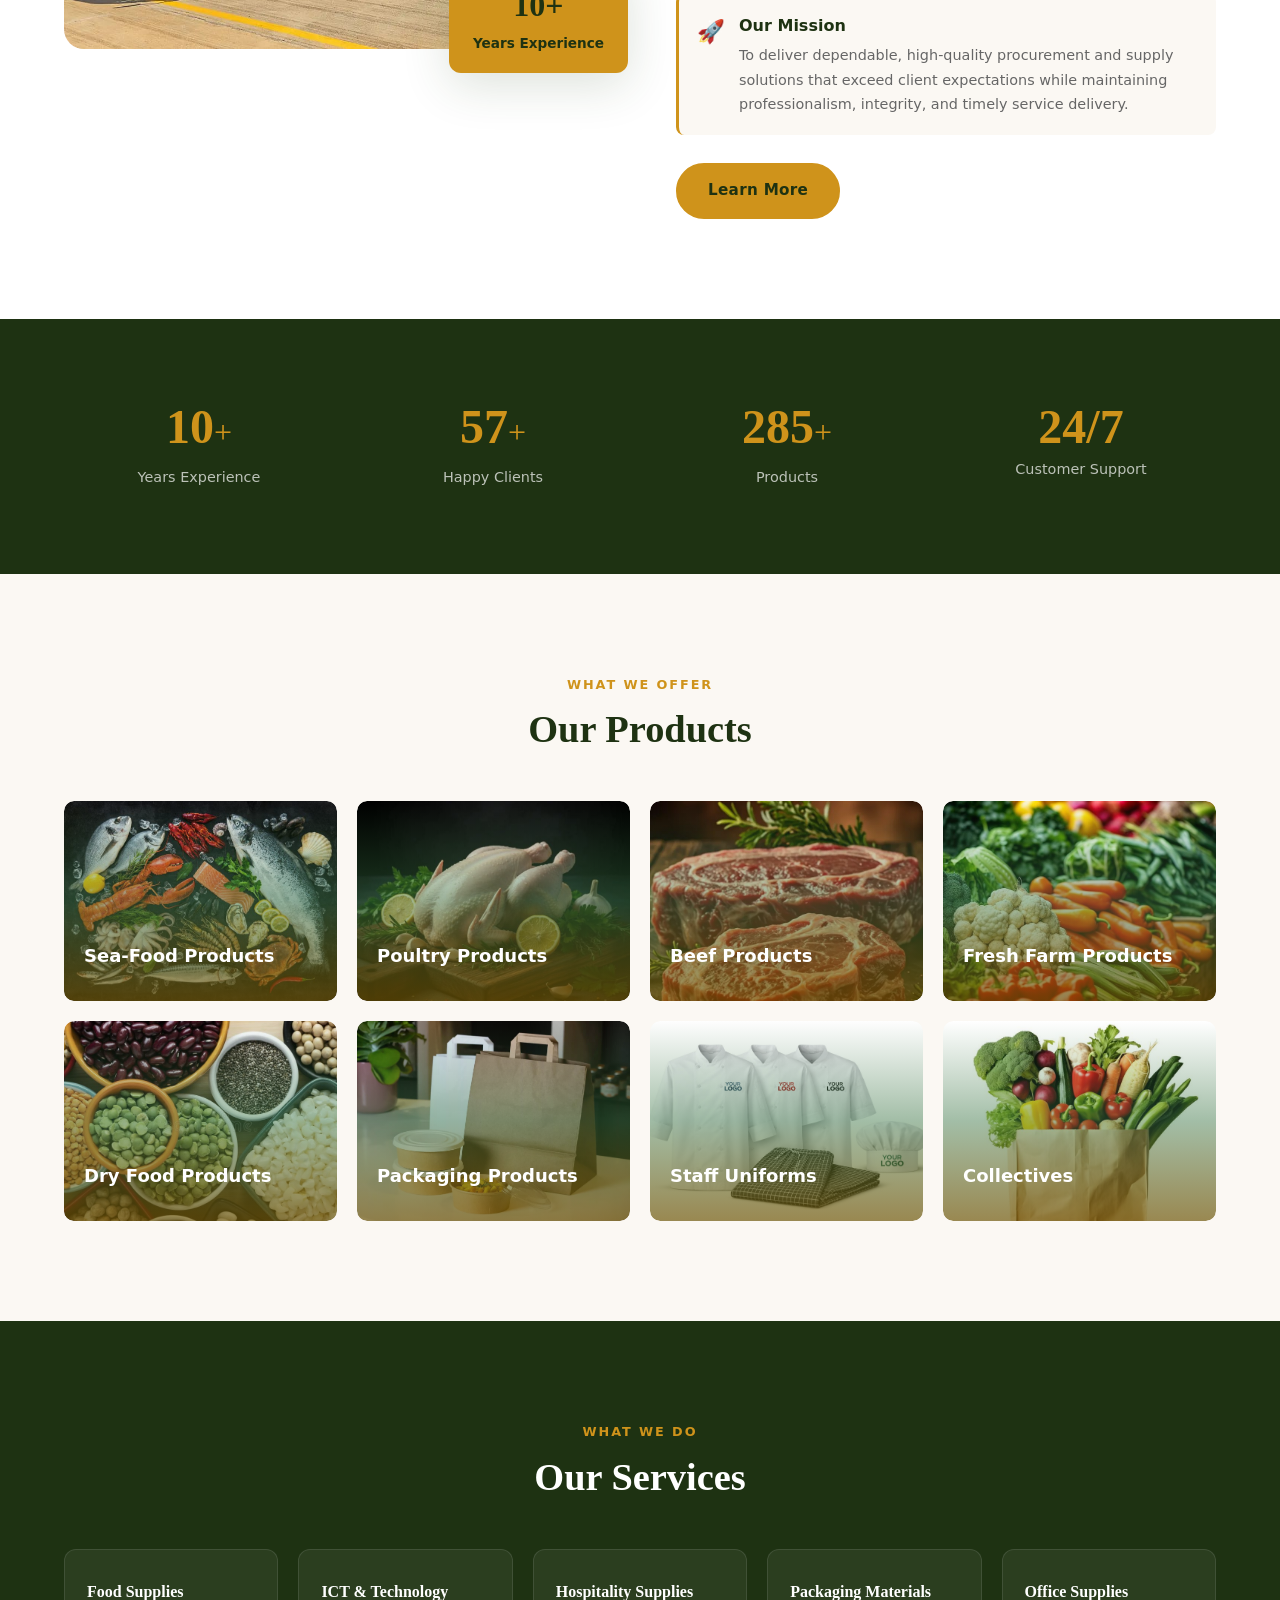
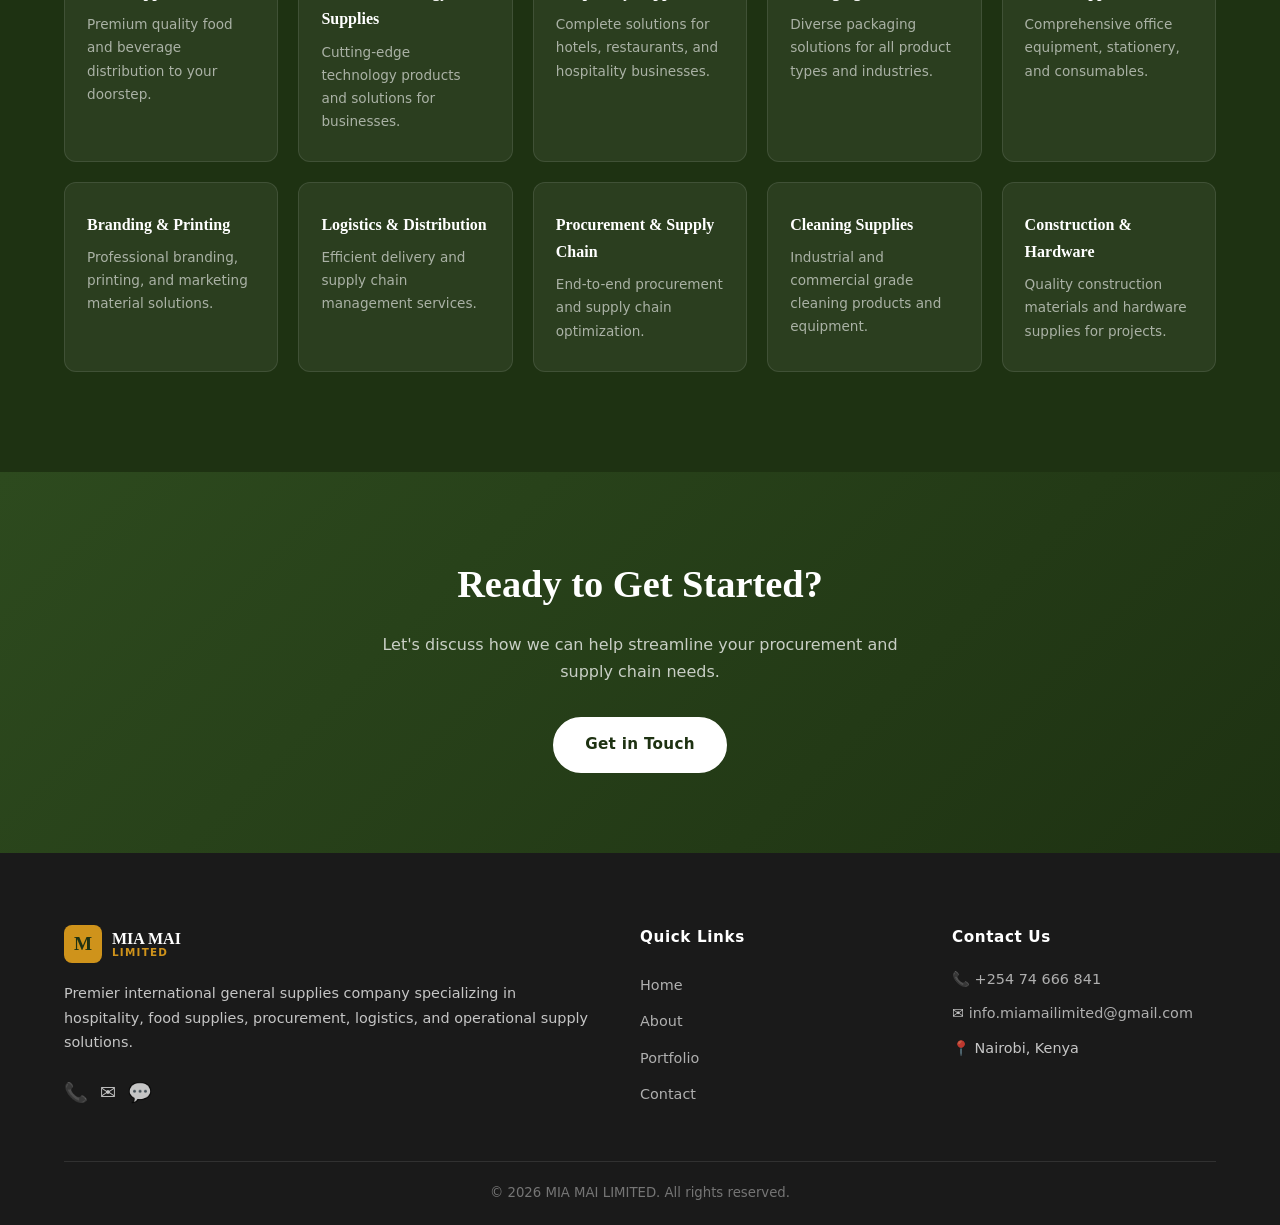
==== commit 9e2bbb36: "feat: add REAME, modified name, contact email, images, hover and JS" ====
--- a/index.html
+++ b/index.html
@@ -67,7 +67,7 @@
       <div class="container about-strip-grid">
         <div class="about-img-wrap">
           <img
-            src="https://images.unsplash.com/photo-1586528116311-ad8dd3c8310d?w=600&q=80"
+            src="images/transport.jpeg"
             alt="Procurement team"
             class="about-img"
           />
@@ -155,27 +155,54 @@
         <h2 class="section-title center">Our Products</h2>
         <div class="products-grid">
           <div class="product-images">
-            <img src="images/img2.jpeg" alt="" />
-            <div class="image-overlay">
-              <h2>All-Meat Products</h2>
-            </div>
-          </div>
-          <div class="product-images">
-            <img src="images/img3.jpeg" alt="" />
+            <img src="images/sea-foods.jpeg" alt="SeaFood products" />
+            <div class="image-overlay">
+              <h2>Sea-Food Products</h2>
+            </div>
+          </div>
+          <div class="product-images">
+            <img src="images/chicken.jpeg" alt="Poultry products" />
+            <div class="image-overlay">
+              <h2>Poultry Products</h2>
+            </div>
+          </div>
+          <div class="product-images">
+            <img src="images/beef.jpg" alt="Beef products" />
+            <div class="image-overlay">
+              <h2>Beef Products</h2>
+            </div>
+          </div>
+          <div class="product-images">
+            <img src="images/farm-products.jpeg" alt="Fresh farm products" />
             <div class="image-overlay">
               <h2>Fresh Farm Products</h2>
             </div>
           </div>
           <div class="product-images">
-            <img src="images/img4.jpeg" alt="" />
+            <img src="images/dry-foods.jpeg" alt="Dry food products" />
+            <div class="image-overlay">
+              <h2>Dry Food Products</h2>
+            </div>
+          </div>
+          <div class="product-images">
+            <img
+              src="images/packaging-products.jpeg"
+              alt="Packaging products"
+            />
             <div class="image-overlay">
               <h2>Packaging Products</h2>
             </div>
           </div>
           <div class="product-images">
-            <img src="images/img5.jpeg" alt="" />
-            <div class="image-overlay">
-              <h2>Dry Food Products</h2>
+            <img src="images/staff-uniform.jpeg" alt="Packaging products" />
+            <div class="image-overlay">
+              <h2>Staff Uniforms</h2>
+            </div>
+          </div>
+          <div class="product-images">
+            <img src="images/vegs.jpeg" alt="Dry food products" />
+            <div class="image-overlay">
+              <h2>Collectives</h2>
             </div>
           </div>
         </div>
@@ -277,7 +304,7 @@
           </p>
           <div class="footer-socials">
             <a href="tel:+254746668411" aria-label="Call us">📞</a>
-            <a href="mailto:info@miamilimited.com" aria-label="Email us">✉️</a>
+            <a href="info.miamailimited@gmail.com" aria-label="Email us">✉️</a>
             <a
               href="https://wa.me/254746668411"
               target="_blank"
@@ -297,7 +324,10 @@
           <h4>Contact Us</h4>
           <p>📞 <a href="tel:+254746668411">+254 74 666 841</a></p>
           <p>
-            ✉️ <a href="mailto:info@miamilimited.com">info@miamilimited.com</a>
+            ✉️
+            <a href="mailto:info.miamailimited@gmail.com"
+              >info.miamailimited@gmail.com</a
+            >
           </p>
           <p>📍 Nairobi, Kenya</p>
         </div>
--- a/index.css
+++ b/index.css
@@ -1,10 +1,3 @@
-/* ============================================================
-   MIA MAI LIMITED — index.css
-   Organized: Variables → Reset → Layout → Typography →
-              Animations → Buttons → Navbar → Sections → Footer → Responsive
-   ============================================================ */
-
-
 /* =============================================================
    1. CSS VARIABLES
    ============================================================= */
@@ -364,7 +357,7 @@
   inset: 0;
   background:
     linear-gradient(rgba(57, 225, 45, 0.09), rgba(0, 0, 0, 0.5)),
-    url("images/bg1.jpeg");
+    url("images/bg.jpeg");
   background-size: cover;
   background-position: center;
 }
@@ -660,11 +653,11 @@
   transition: var(--transition);
   cursor: default;
 }
-.service-card:hover {
+/* .service-card:hover {
   background: rgba(200, 168, 75, 0.12);
   border-color: rgba(200, 168, 75, 0.4);
   transform: translateY(-4px);
-}
+} */
 .service-card h3 {
   font-family: var(--font-display);
   font-size: 1rem;
@@ -764,13 +757,13 @@
 .cv-card {
   background: rgba(255, 255, 255, 0.05);
   border: 1px solid rgba(255, 255, 255, 0.1);
-  border-radius: var(--radius);
+  border-radius: 50px 0;
   padding: 36px 28px;
   transition: var(--transition);
   position: relative;
   overflow: hidden;
 }
-.cv-card::before {
+/* .cv-card::before {
   content: '';
   position: absolute;
   top: 0; left: 0; right: 0;
@@ -786,7 +779,7 @@
   transform: translateY(-6px);
   box-shadow: 0 16px 40px rgba(0, 0, 0, 0.2);
 }
-.cv-card:hover::before { transform: scaleX(1); }
+.cv-card:hover::before { transform: scaleX(1); } */
 
 .cv-icon-wrap {
   width: 52px;
@@ -849,10 +842,10 @@
 .portfolio-card.hospitality::before { background: #E8A44A; }
 .portfolio-card.corporate::before   { background: #4A7AE8; }
 .portfolio-card.government::before  { background: #4AE88A; }
-.portfolio-card:hover {
+/* .portfolio-card:hover {
   transform: translateY(-6px);
   box-shadow: var(--shadow-lg);
-}
+} */
 
 .portfolio-tag {
   display: inline-block;
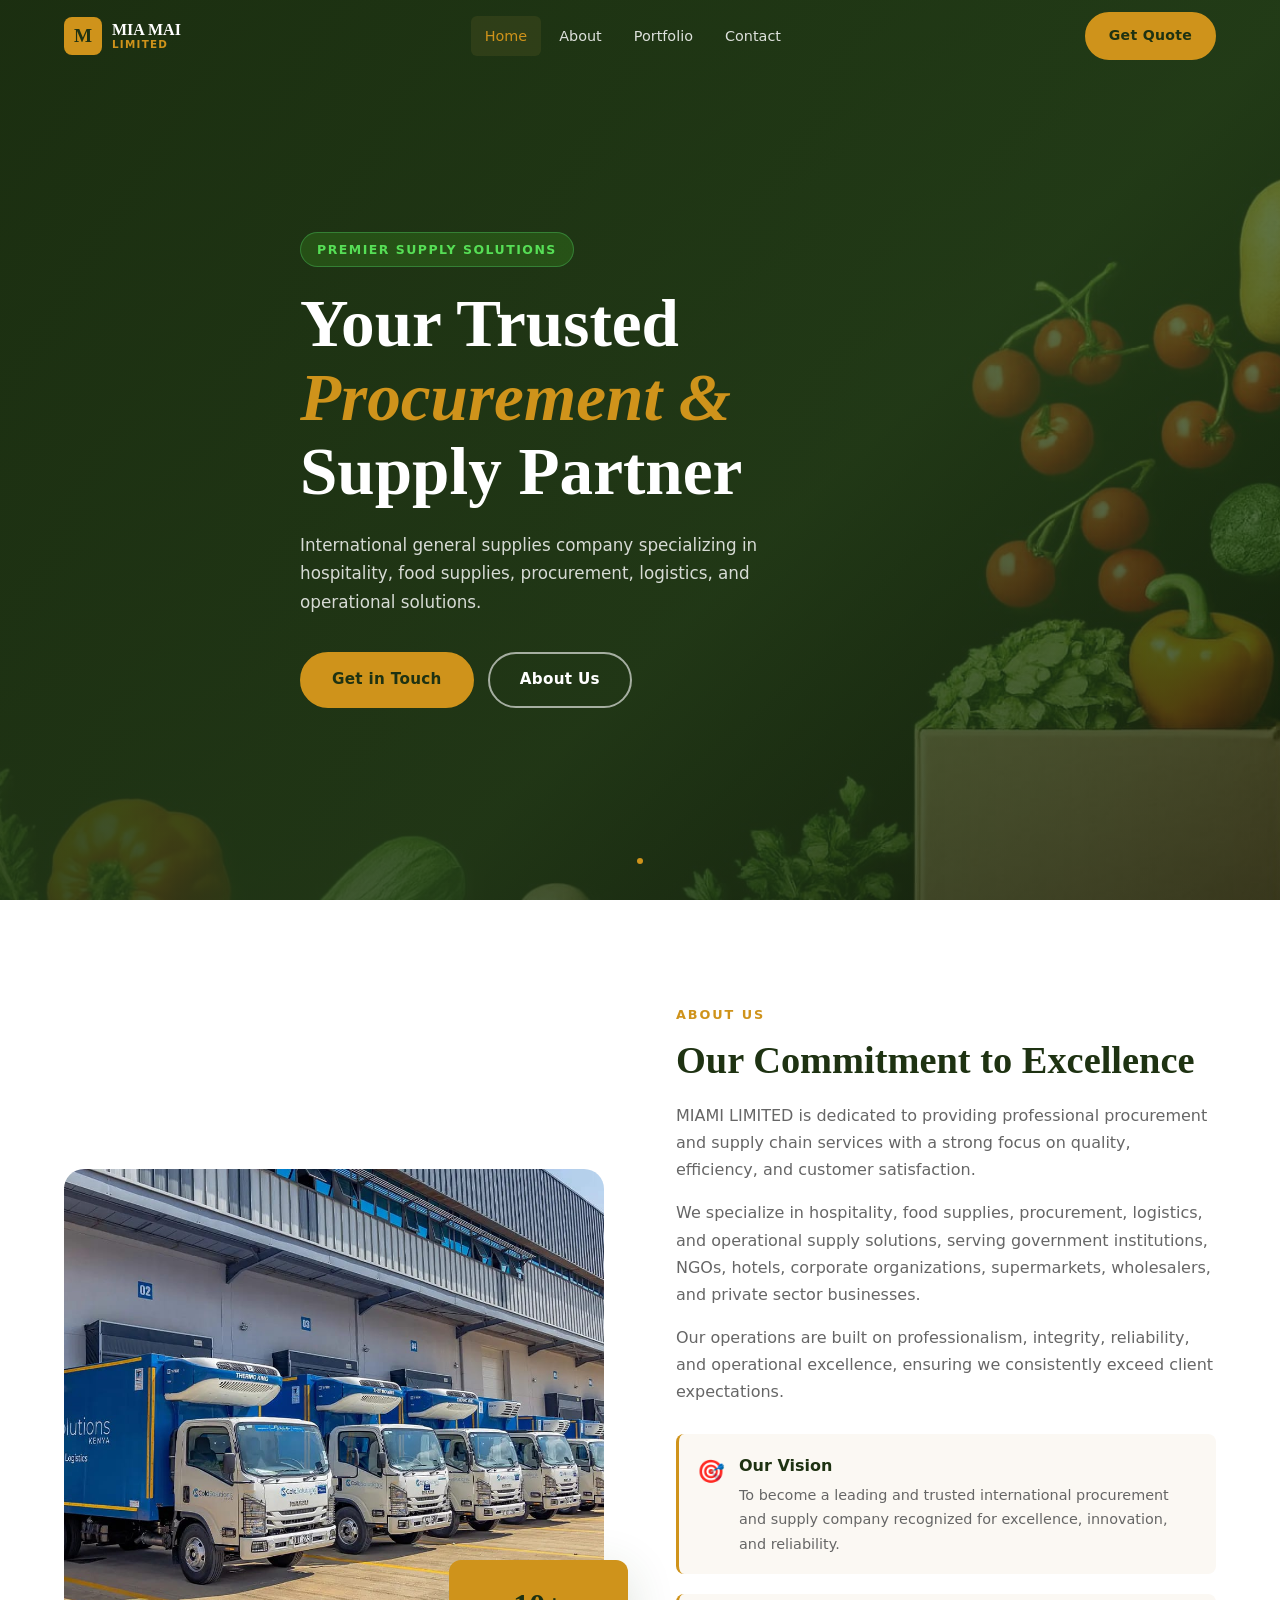
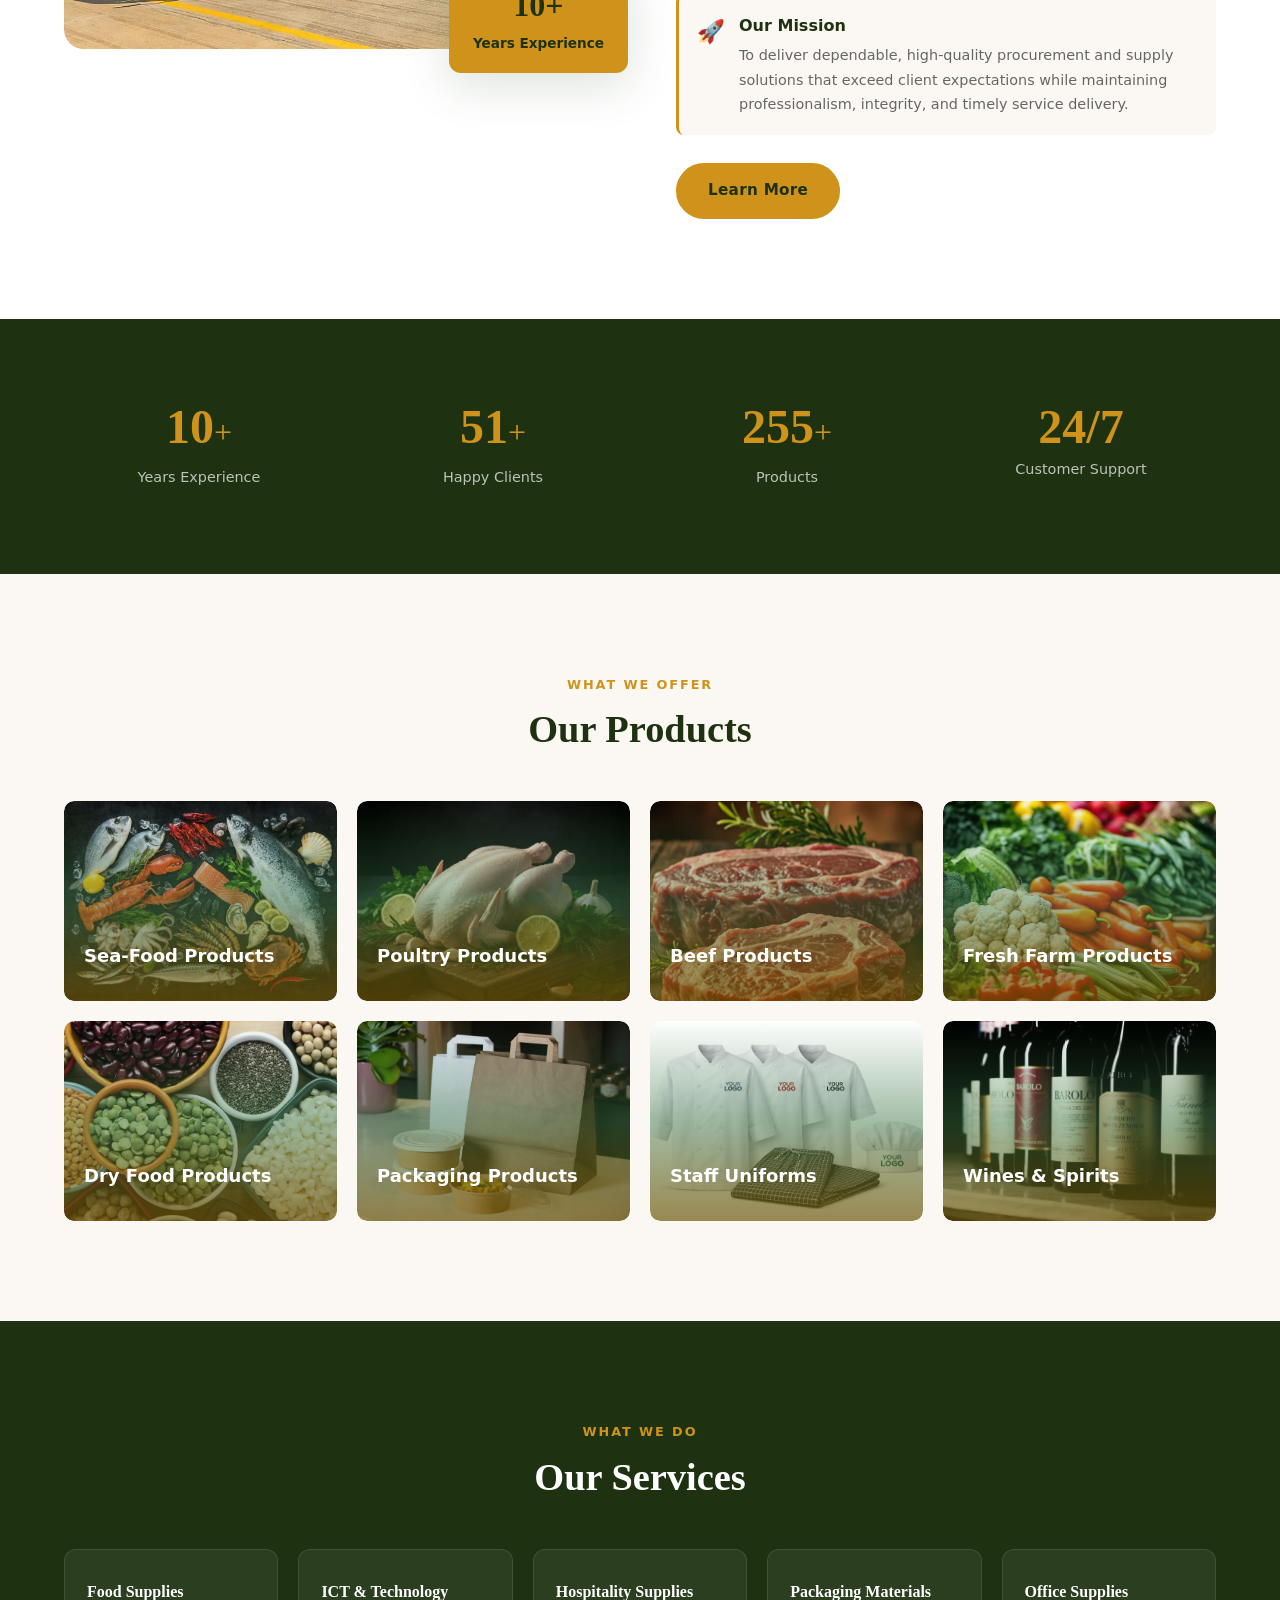
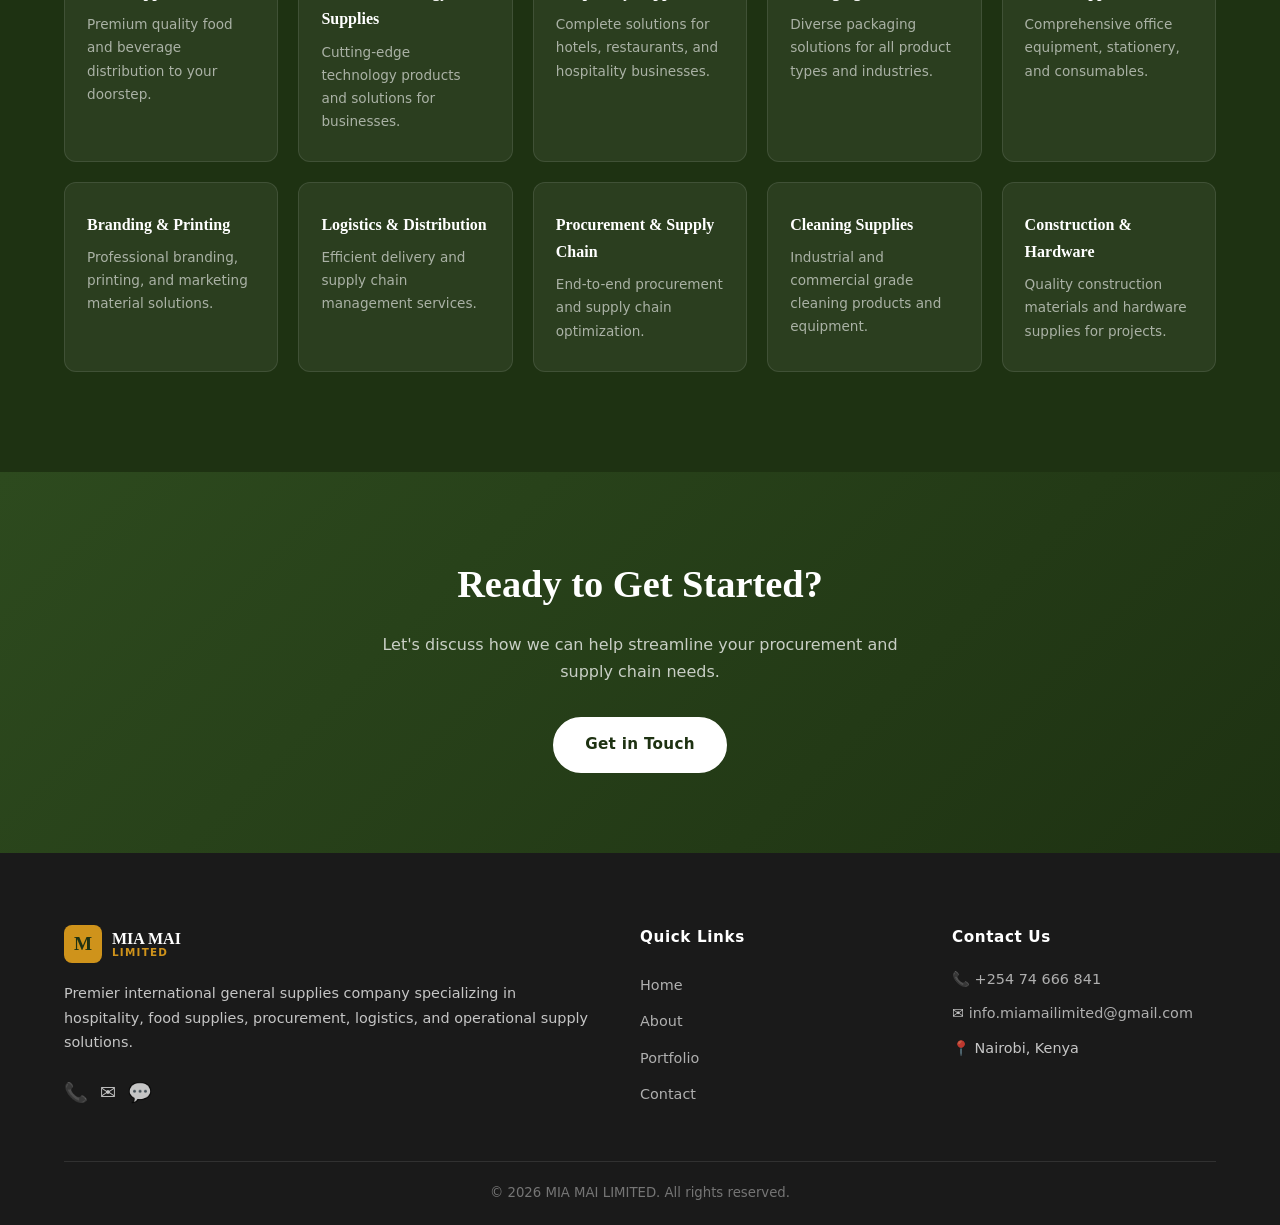
==== commit 3de3fd27: "feat: add wines & spirits" ====
--- a/index.html
+++ b/index.html
@@ -200,9 +200,9 @@
             </div>
           </div>
           <div class="product-images">
-            <img src="images/vegs.jpeg" alt="Dry food products" />
-            <div class="image-overlay">
-              <h2>Collectives</h2>
+            <img src="images/wines.jpg" alt="Dry food products" />
+            <div class="image-overlay">
+              <h2>Wines & Spirits</h2>
             </div>
           </div>
         </div>
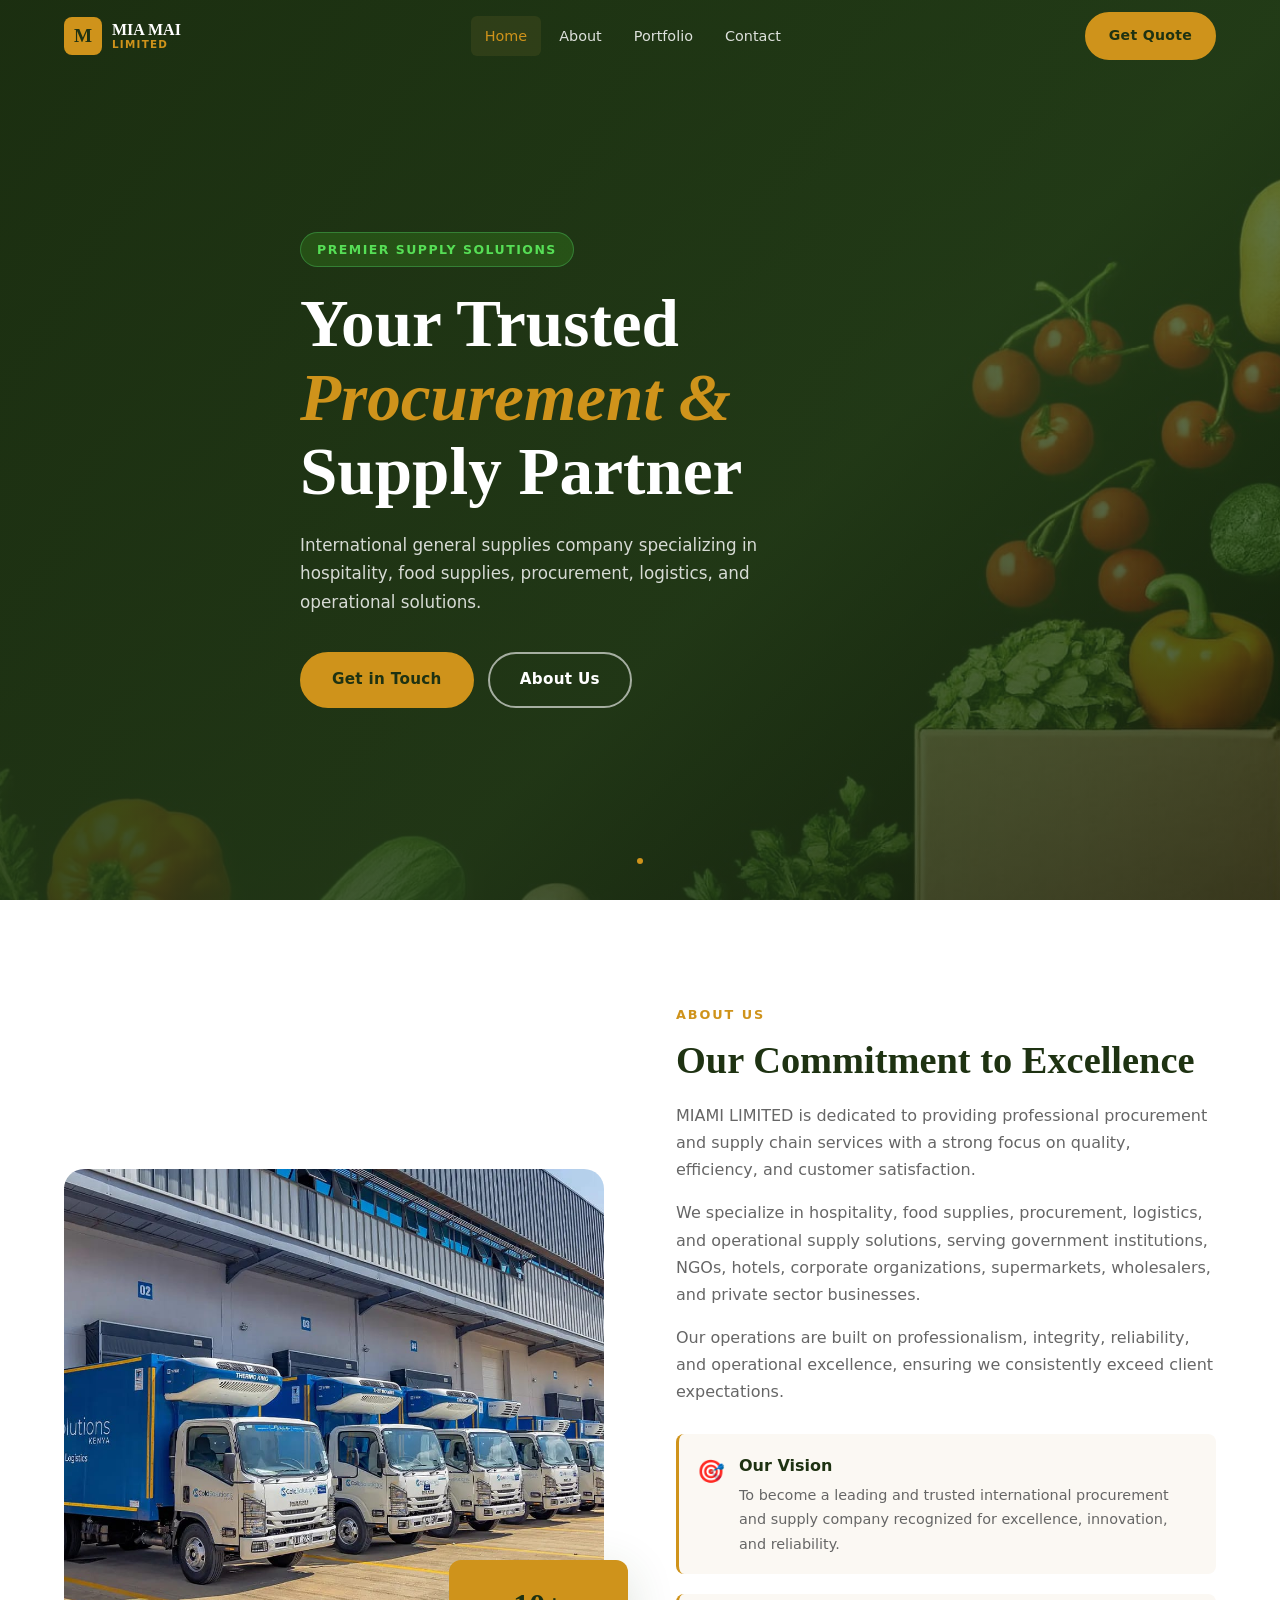
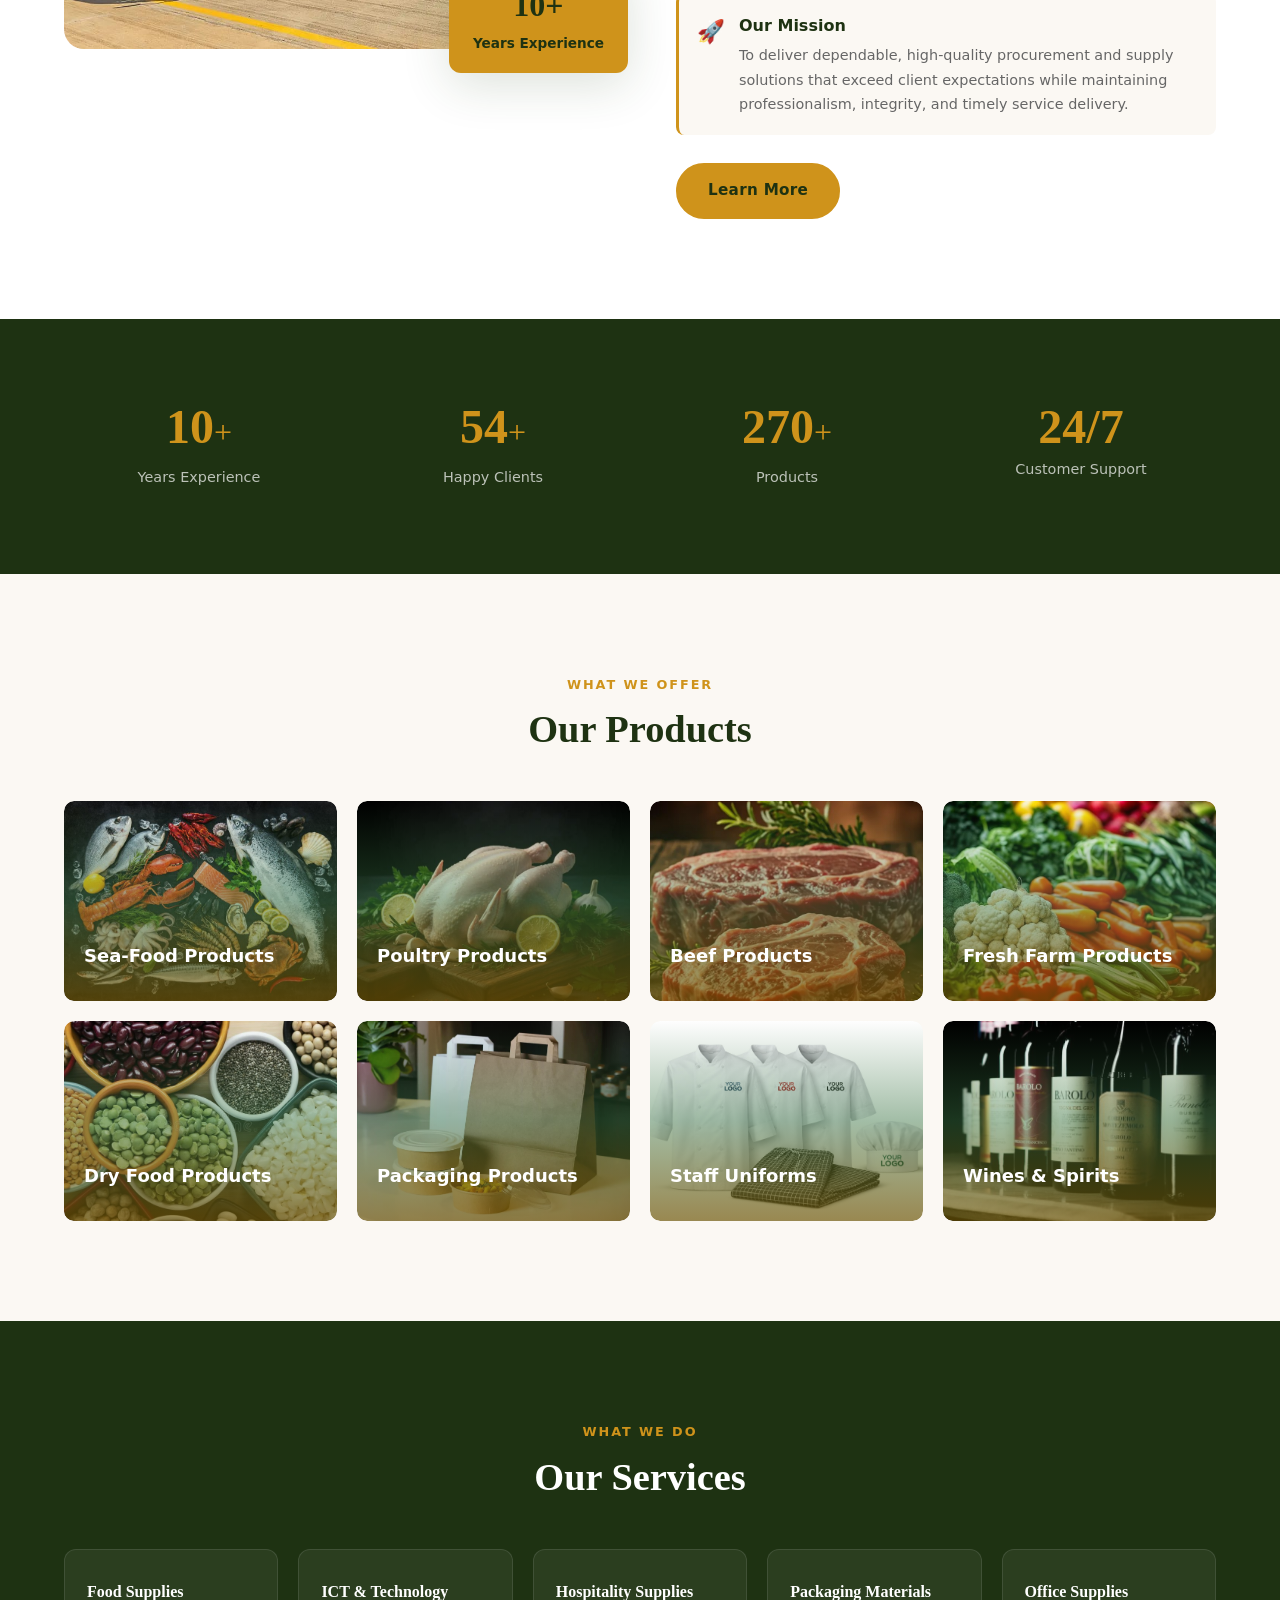
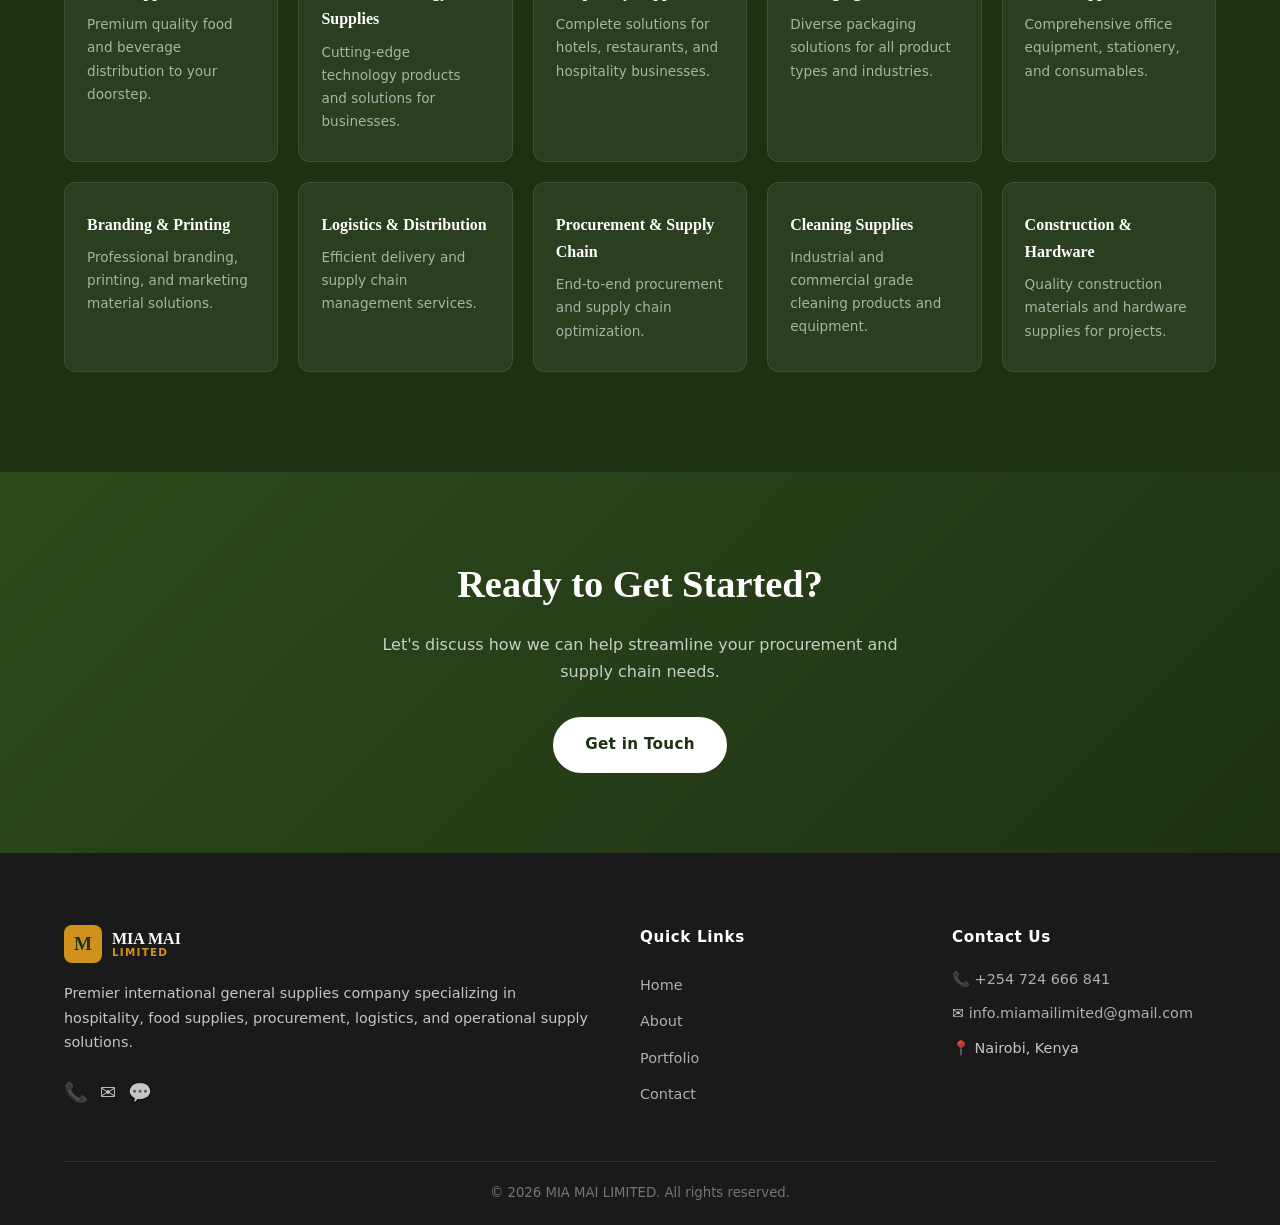
==== commit 125148e0: "feat: fix contact number" ====
--- a/index.html
+++ b/index.html
@@ -306,7 +306,7 @@
             <a href="tel:+254746668411" aria-label="Call us">📞</a>
             <a href="info.miamailimited@gmail.com" aria-label="Email us">✉️</a>
             <a
-              href="https://wa.me/254746668411"
+              href="https://wa.me/254724666841"
               target="_blank"
               aria-label="WhatsApp"
               >💬</a
@@ -322,7 +322,7 @@
         </div>
         <div class="footer-contact">
           <h4>Contact Us</h4>
-          <p>📞 <a href="tel:+254746668411">+254 74 666 841</a></p>
+          <p>📞 <a href="tel:+254724666841">+254 724 666 841</a></p>
           <p>
             ✉️
             <a href="mailto:info.miamailimited@gmail.com"
